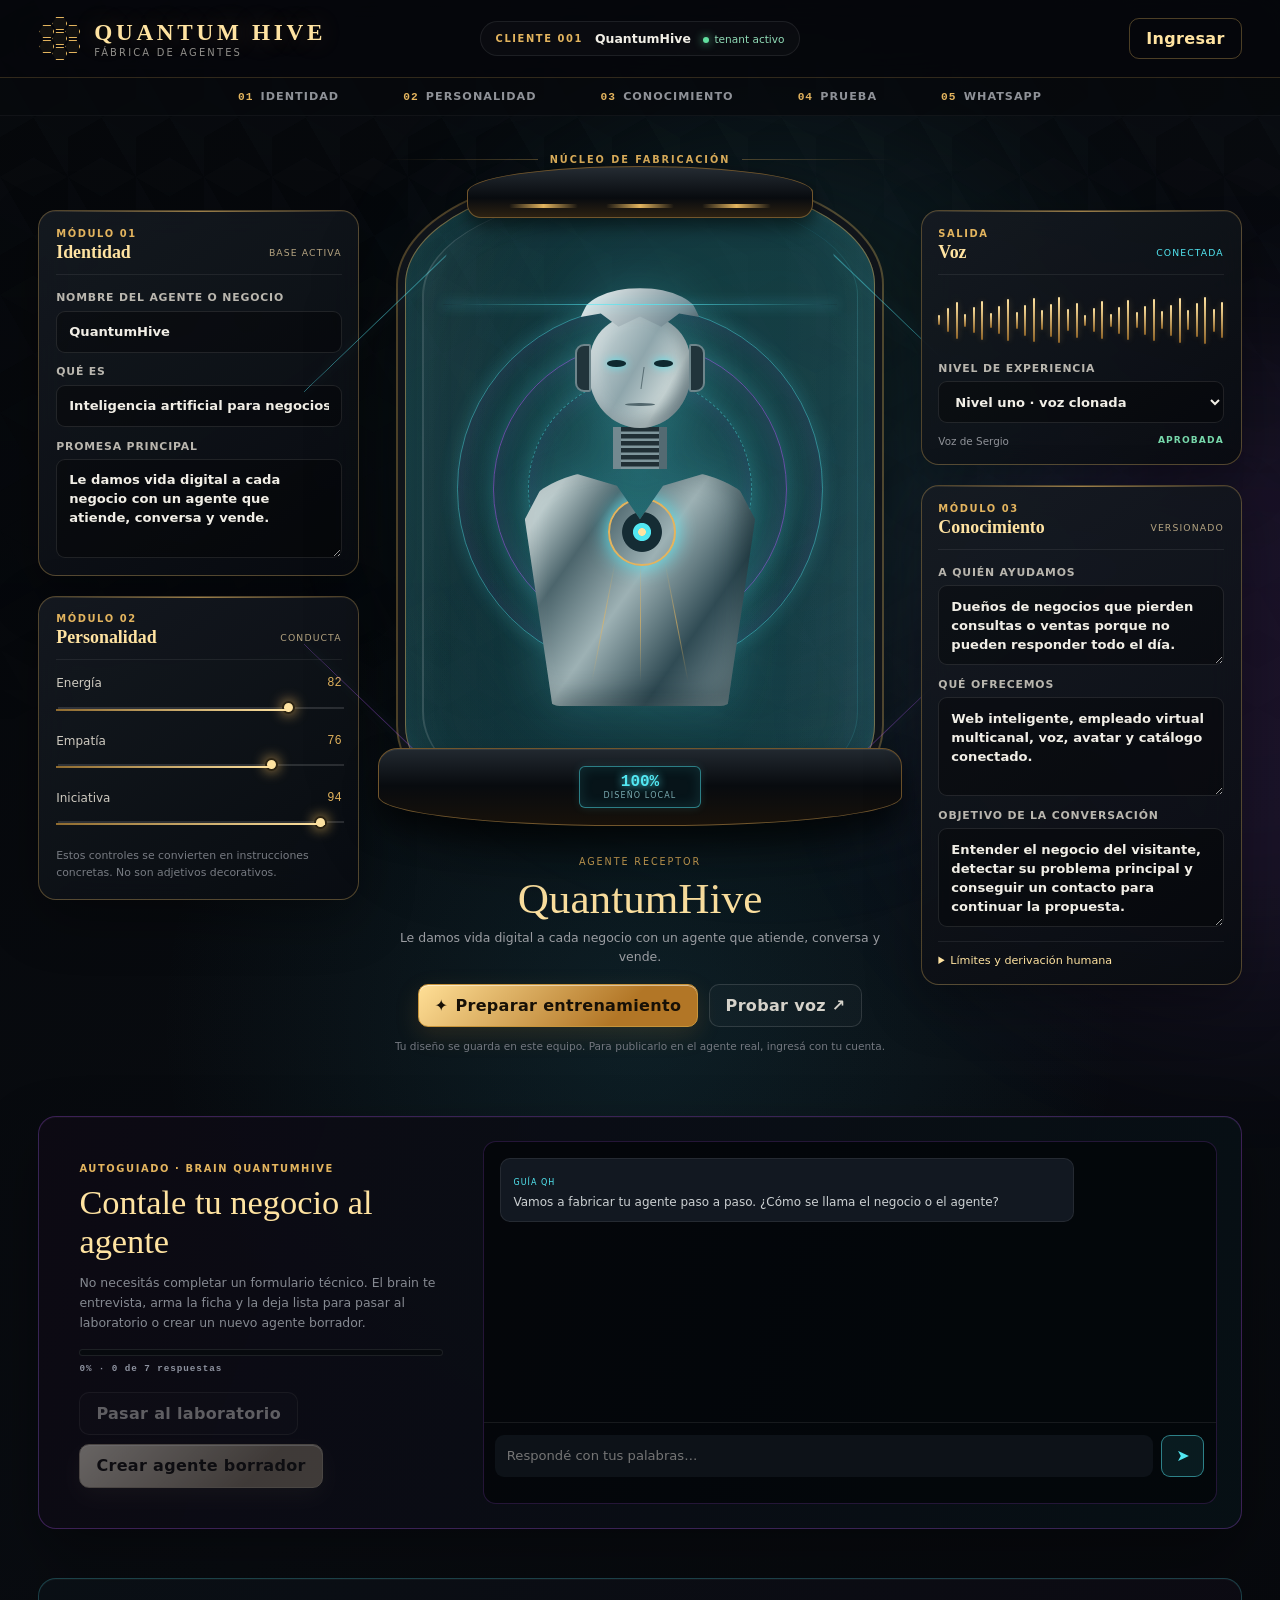
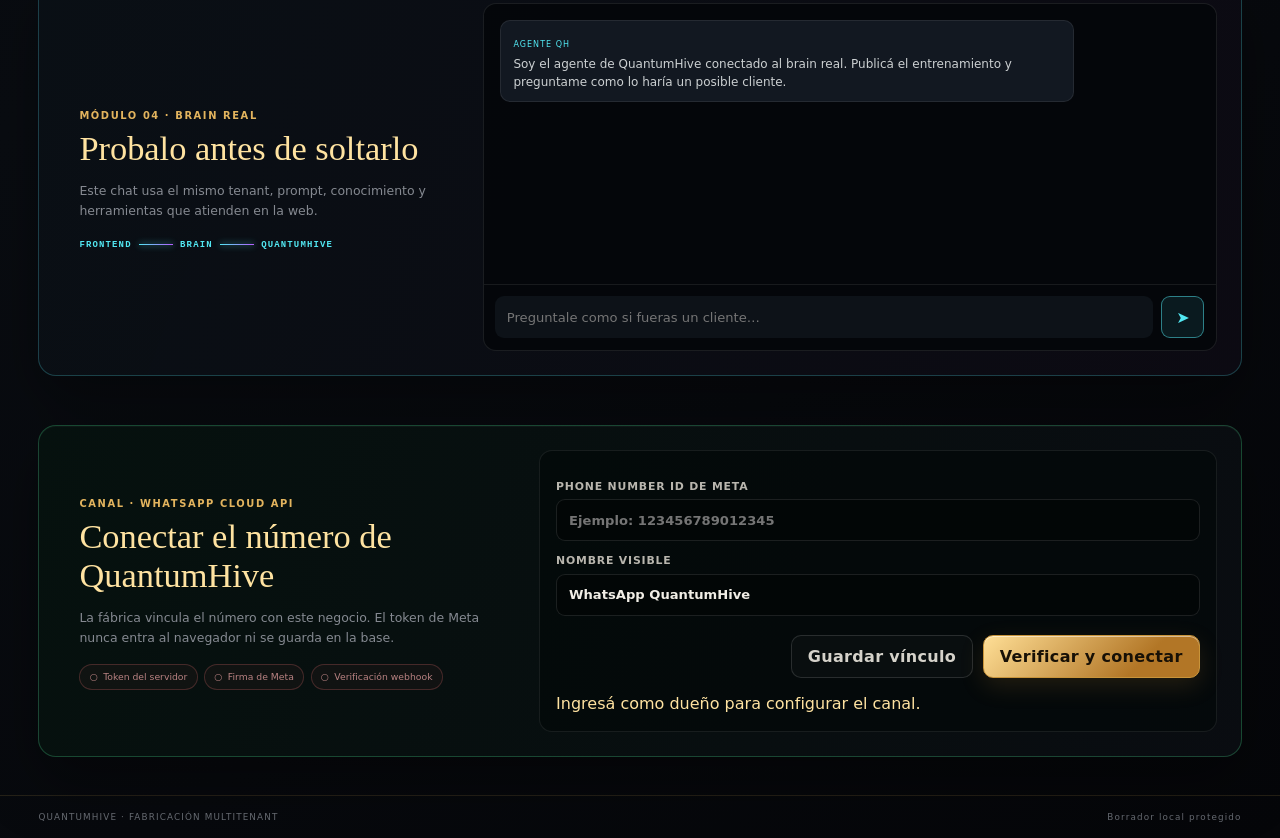
==== fabrica/index.html @ ee6a5406 "feat: publica la fabrica de agentes en la landing" ====
<!doctype html>
<html lang="es">
  <head>
    <meta charset="UTF-8" />
    <meta name="viewport" content="width=device-width, initial-scale=1.0" />
    <meta name="theme-color" content="#080a0f" />
    <meta
      name="description"
      content="Fábrica de Agentes de QuantumHive: diseñá, entrená y probá el agente de tu negocio."
    />
    <title>Fábrica de Agentes · QuantumHive</title>
    <script type="module" crossorigin src="/fabrica/assets/index-VTzhaVbZ.js"></script>
    <link rel="stylesheet" crossorigin href="/fabrica/assets/index-C7OFP12H.css">
  </head>
  <body>
    <div id="app"></div>
  </body>
</html>
---- fabrica/assets/index-C7OFP12H.css ----
:root{color-scheme:dark;--ink: #05070b;--panel: rgba(13, 17, 23, .82);--panel-solid: #0d1117;--line: rgba(218, 174, 92, .34);--gold: #e3b45e;--gold-soft: #ffe3a1;--cyan: #52e7f2;--violet: #b65cff;--text: #f1eee6;--muted: #918f8b;--danger: #ff7a7a;--radius: 18px}*{box-sizing:border-box}html{scroll-behavior:smooth}body{min-width:320px;min-height:100vh;margin:0;overflow-x:hidden;background:radial-gradient(circle at 50% 42%,rgba(43,151,171,.14),transparent 30rem),linear-gradient(145deg,#05070a,#090c11 52%,#050609);color:var(--text);font-family:Inter,ui-sans-serif,system-ui,-apple-system,BlinkMacSystemFont,Segoe UI,sans-serif}button,input,textarea,select{font:inherit}button,a{-webkit-tap-highlight-color:transparent}.ambient{position:fixed;z-index:-2;width:40rem;height:40rem;border-radius:50%;filter:blur(100px);opacity:.1;pointer-events:none}.ambient--cyan{top:8rem;left:35%;background:var(--cyan)}.ambient--violet{right:-18rem;top:22rem;background:var(--violet)}.hex-field{position:fixed;top:0;right:0;bottom:0;left:0;z-index:-1;opacity:.16;pointer-events:none;background-image:linear-gradient(30deg,#191f27 12%,transparent 12.5%,transparent 87%,#191f27 87.5%,#191f27),linear-gradient(150deg,#191f27 12%,transparent 12.5%,transparent 87%,#191f27 87.5%,#191f27),linear-gradient(30deg,#191f27 12%,transparent 12.5%,transparent 87%,#191f27 87.5%,#191f27),linear-gradient(150deg,#191f27 12%,transparent 12.5%,transparent 87%,#191f27 87.5%,#191f27),linear-gradient(60deg,rgba(67,78,92,.4) 25%,transparent 25.5%,transparent 75%,rgba(67,78,92,.4) 75%);background-position:0 0,0 0,34px 59px,34px 59px,0 0;background-size:68px 118px;-webkit-mask-image:linear-gradient(to bottom,black,transparent 82%);mask-image:linear-gradient(to bottom,black,transparent 82%)}.topbar{position:sticky;top:0;z-index:20;min-height:78px;display:grid;grid-template-columns:1fr auto 1fr;align-items:center;gap:1.5rem;padding:.8rem clamp(1rem,3vw,3rem);background:#05070bd4;border-bottom:1px solid rgba(227,180,94,.2);-webkit-backdrop-filter:blur(18px);backdrop-filter:blur(18px)}.brand{width:fit-content;display:flex;align-items:center;gap:.8rem;color:inherit;text-decoration:none}.brand strong{display:block;font-family:Georgia,Times New Roman,serif;font-size:clamp(1rem,2vw,1.45rem);letter-spacing:.16em;color:var(--gold-soft);text-shadow:0 0 24px rgba(227,180,94,.25)}.brand small{display:block;margin-top:.12rem;color:var(--muted);font-size:.62rem;letter-spacing:.22em;text-transform:uppercase}.hive-mark{position:relative;width:43px;height:43px;flex:0 0 auto}.hive-mark i{position:absolute;width:15px;height:13px;border:1.5px solid var(--gold);clip-path:polygon(25% 0,75% 0,100% 50%,75% 100%,25% 100%,0 50%);filter:drop-shadow(0 0 4px rgba(227,180,94,.55))}.hive-mark i:nth-child(1){left:14px;top:0}.hive-mark i:nth-child(2){left:1px;top:8px}.hive-mark i:nth-child(3){left:27px;top:8px}.hive-mark i:nth-child(4){left:14px;top:15px}.hive-mark i:nth-child(5){left:1px;top:23px}.hive-mark i:nth-child(6){left:27px;top:23px}.hive-mark i:nth-child(7){left:14px;top:30px}.topbar__center{display:flex;align-items:center;gap:.75rem;padding:.55rem .9rem;border:1px solid rgba(255,255,255,.08);border-radius:999px;background:#ffffff06;font-size:.78rem}.batch,.module-number{color:var(--gold);font-size:.62rem;font-weight:800;letter-spacing:.16em}.live-dot{color:#91dcb7;font-size:.66rem}.live-dot:before{content:"";display:inline-block;width:6px;height:6px;margin-right:.35rem;border-radius:50%;background:#61df9f;box-shadow:0 0 10px #61df9f}.ghost-button,.primary-button,.secondary-button{border-radius:10px;cursor:pointer;font-weight:750;letter-spacing:.02em;text-decoration:none;transition:transform .18s ease,border-color .18s ease,box-shadow .18s ease,opacity .18s ease}.ghost-button{justify-self:end;padding:.65rem 1rem;border:1px solid var(--line);background:transparent;color:var(--gold-soft)}.ghost-button:hover,.secondary-button:hover{border-color:var(--gold);transform:translateY(-1px)}.process-nav{position:relative;z-index:5;display:flex;justify-content:center;gap:clamp(.8rem,5vw,5rem);padding:.75rem 1rem;border-bottom:1px solid rgba(255,255,255,.045);background:#07090dcc}.process-nav a{display:flex;align-items:center;gap:.45rem;color:#8f9298;font-size:.7rem;font-weight:700;letter-spacing:.09em;text-decoration:none;text-transform:uppercase}.process-nav a:hover{color:var(--gold-soft)}.process-nav span{color:var(--gold);font-family:ui-monospace,monospace}.factory-shell{width:min(1560px,100%);display:grid;grid-template-columns:minmax(250px,.85fr) minmax(380px,1.35fr) minmax(250px,.85fr);align-items:start;gap:clamp(1rem,2vw,2rem);margin:0 auto;padding:clamp(1.2rem,3vw,3rem)}.control-column{display:grid;gap:1.25rem;padding-top:3.5rem}.glass-card{position:relative;overflow:hidden;padding:1.05rem;border:1px solid var(--line);border-radius:var(--radius);background:linear-gradient(145deg,#161b22e0,#090c11e6);box-shadow:0 18px 55px #00000052,inset 0 1px #ffffff09;-webkit-backdrop-filter:blur(16px);backdrop-filter:blur(16px)}.glass-card:before{content:"";position:absolute;inset:0 0 auto;height:1px;background:linear-gradient(90deg,transparent,var(--gold),transparent);opacity:.65}.card-heading{display:grid;grid-template-columns:1fr auto;align-items:center;gap:.18rem .75rem;margin-bottom:1rem;padding-bottom:.7rem;border-bottom:1px solid rgba(255,255,255,.07)}.card-heading .module-number{grid-column:1 / -1}.card-heading h2{margin:0;color:var(--gold-soft);font-family:Georgia,serif;font-size:1.12rem}.card-status{color:#b5a481;font-size:.58rem;letter-spacing:.12em;text-transform:uppercase}.card-status--cyan{color:var(--cyan)}.field-label{display:grid;gap:.4rem;margin-top:.8rem;color:#b9b6ae;font-size:.68rem;font-weight:750;letter-spacing:.075em;text-transform:uppercase}input,textarea,select{width:100%;border:1px solid rgba(255,255,255,.1);border-radius:9px;outline:none;background:#00000052;color:var(--text);font-size:.82rem;line-height:1.45;text-transform:none;letter-spacing:normal;transition:border-color .16s ease,box-shadow .16s ease}input,select{min-height:42px;padding:0 .75rem}textarea{min-height:76px;padding:.65rem .75rem;resize:vertical}input:focus,textarea:focus,select:focus{border-color:#52e7f2b3;box-shadow:0 0 0 3px #52e7f214}.range-control{position:relative;display:grid;gap:.45rem;margin:1rem 0}.range-control>span{display:flex;justify-content:space-between;color:#cfcbc1;font-size:.75rem}.range-control output{color:var(--gold);font-family:ui-monospace,monospace}.range-control input{min-height:16px;height:16px;padding:0;-webkit-appearance:none;-moz-appearance:none;appearance:none;border:0;background:transparent;cursor:pointer}.range-control input::-webkit-slider-runnable-track{height:2px;background:#ffffff21}.range-control input::-webkit-slider-thumb{width:13px;height:13px;margin-top:-5.5px;-webkit-appearance:none;-moz-appearance:none;appearance:none;border:2px solid #2c2414;border-radius:50%;background:var(--gold-soft);box-shadow:0 0 13px var(--gold)}.range-control>i{position:absolute;left:0;bottom:7px;width:var(--fill);height:2px;pointer-events:none;background:linear-gradient(90deg,#8f6b2f,var(--gold-soft))}.microcopy{margin:.9rem 0 0;color:#777b82;font-size:.68rem;line-height:1.55}.limits-details{margin-top:.85rem;border-top:1px solid rgba(255,255,255,.07);padding-top:.75rem}.limits-details summary{color:var(--gold-soft);font-size:.7rem;cursor:pointer}.limits-details textarea{margin-top:.6rem}.core-column{min-width:0;display:flex;flex-direction:column;align-items:center;text-align:center}.core-label{width:100%;display:flex;align-items:center;gap:.75rem;margin-bottom:.85rem;color:var(--gold);font-size:.61rem;font-weight:800;letter-spacing:.2em}.core-label span{height:1px;flex:1;background:linear-gradient(90deg,transparent,var(--line))}.core-label span:last-child{background:linear-gradient(90deg,var(--line),transparent)}.agent-vat{--completion: 100%;position:relative;width:min(100%,470px);height:clamp(430px,55vw,620px);display:grid;place-items:center;isolation:isolate;border:1px solid rgba(227,180,94,.45);border-radius:44% 44% 18% 18%/17% 17% 12% 12%;background:linear-gradient(to top,rgba(58,221,235,.16) 0 var(--completion),transparent var(--completion)),radial-gradient(circle at 50% 48%,rgba(82,231,242,.16),transparent 48%),linear-gradient(90deg,rgba(255,255,255,.03),transparent 20% 80%,rgba(255,255,255,.03));box-shadow:inset 0 0 55px #52e7f214,0 0 0 7px #10141a,0 0 0 9px #e3b45e52,0 35px 85px #0000008c}.agent-vat:before,.agent-vat:after{content:"";position:absolute;z-index:-1;width:36%;height:55%;top:27%;border-top:1px solid rgba(82,231,242,.45);border-bottom:1px solid rgba(182,92,255,.32);filter:drop-shadow(0 0 7px rgba(82,231,242,.45))}.agent-vat:before{right:94%;transform:perspective(160px) rotateY(-42deg)}.agent-vat:after{left:94%;transform:perspective(160px) rotateY(42deg)}.vat-cap{position:absolute;top:-14px;left:13%;right:13%;height:52px;z-index:8;border:1px solid #72562c;border-radius:50% 50% 14px 14px;background:linear-gradient(#252c33,#080b0f 62%,#2c2112);box-shadow:0 8px 18px #0000008c}.vat-cap i{position:absolute;bottom:9px;width:20%;height:4px;border-radius:2px;background:linear-gradient(90deg,transparent,var(--gold),transparent)}.vat-cap i:nth-child(1){left:12%}.vat-cap i:nth-child(2){left:40%}.vat-cap i:nth-child(3){right:12%}.vat-glass{position:absolute;top:16px;right:16px;bottom:16px;left:16px;z-index:7;pointer-events:none;border-radius:inherit;border-left:2px solid rgba(255,255,255,.13);border-right:1px solid rgba(82,231,242,.13);background:linear-gradient(105deg,rgba(255,255,255,.04),transparent 27% 72%,rgba(255,255,255,.025))}.energy-ring{position:absolute;z-index:-1;border:1px solid rgba(82,231,242,.45);border-radius:50%;box-shadow:0 0 18px #52e7f233,inset 0 0 22px #b65cff1f;animation:pulse-ring 4s ease-in-out infinite}.energy-ring--one{width:78%;aspect-ratio:1}.energy-ring--two{width:63%;aspect-ratio:1;border-color:#b65cff80;animation-delay:-1.3s}.energy-ring--three{width:48%;aspect-ratio:1;border-style:dashed;animation:spin 16s linear infinite}.android{position:absolute;z-index:3;top:19%;width:60%;height:68%;filter:drop-shadow(0 0 24px rgba(82,231,242,.2))}.android__head{position:relative;width:47%;height:31%;margin:0 auto}.android__brow{position:absolute;top:-7%;right:5%;bottom:61%;left:5%;z-index:2;border-radius:55% 55% 30% 30%;background:linear-gradient(135deg,#f3f7f7,#7f949c 65%,#344650);clip-path:polygon(8% 16%,30% 0,70% 0,92% 16%,100% 48%,83% 42%,68% 64%,50% 47%,32% 64%,17% 42%,0 48%)}.android__face{position:absolute;top:14%;right:11%;bottom:0;left:11%;border-radius:45% 45% 52% 52%;background:linear-gradient(120deg,#d9e4e5,#8fa6ac 46%,#c7d4d4 72%,#637982);box-shadow:inset 8px 0 15px #ffffff38,inset -7px -6px 15px #12252d59}.eye{position:absolute;top:40%;width:18%;height:6%;border-radius:50%;background:#0e2930;box-shadow:0 0 8px var(--cyan)}.eye--left{left:18%}.eye--right{right:18%}.nose{position:absolute;top:46%;left:47%;width:6%;height:20%;border-right:1px solid rgba(31,53,60,.55);transform:skew(-8deg)}.mouth{position:absolute;left:35%;right:35%;bottom:19%;height:3%;border-radius:50%;background:#52676d}.android__ear{position:absolute;top:36%;width:12%;height:37%;border:2px solid #6e858b;background:#21343b}.android__ear--left{left:1%;border-radius:9px 2px 2px 9px}.android__ear--right{right:1%;border-radius:2px 9px 9px 2px}.android__neck{width:19%;height:10%;margin:-1px auto;border-left:8px solid #738990;border-right:8px solid #546a72;background:repeating-linear-gradient(#202f35 0,#202f35 4px,#7f969c 5px,#7f969c 7px)}.android__torso{position:relative;width:82%;height:57%;margin:-2px auto;border-radius:48% 48% 15% 15%/20% 20% 35% 35%;background:linear-gradient(125deg,#b9c9ca 0,#b9c9ca 12%,#4c656c 28%,#9db1b4 48%,#304b54 72%,#8ca0a4);clip-path:polygon(12% 0,40% 8%,50% 22%,60% 8%,88% 0,100% 22%,88% 100%,12% 100%,0 22%);box-shadow:inset 12px 0 18px #ffffff1f,inset -14px -8px 24px #04171d61}.android__torso:before{content:"";position:absolute;left:36%;top:13%;width:28%;aspect-ratio:1;border:2px solid var(--gold);border-radius:50%;background:radial-gradient(circle,var(--gold-soft) 0 8%,var(--cyan) 9% 19%,#152c34 21% 43%,transparent 45%);box-shadow:0 0 20px var(--cyan)}.android__torso i{position:absolute;top:40%;bottom:10%;width:1px;background:linear-gradient(transparent,rgba(227,180,94,.65),transparent)}.android__torso i:nth-child(1){left:34%;transform:rotate(11deg)}.android__torso i:nth-child(2){left:50%}.android__torso i:nth-child(3){right:34%;transform:rotate(-11deg)}.scan-line{position:absolute;z-index:9;left:8%;right:8%;top:20%;height:1px;background:linear-gradient(90deg,transparent,rgba(82,231,242,.8),transparent);box-shadow:0 0 12px var(--cyan);animation:scan 4.8s ease-in-out infinite}.vat-base{position:absolute;z-index:10;left:-6%;right:-6%;bottom:-28px;height:78px;display:grid;place-items:center;border:1px solid #72562c;border-radius:20px 20px 46% 46%/18px 18px 38% 38%;background:linear-gradient(#222930,#080b0f 48%,#17110a);box-shadow:0 18px 30px #0009,inset 0 1px #ffffff14}.core-readout{min-width:122px;padding:.4rem .8rem;border:1px solid rgba(82,231,242,.5);border-radius:6px;background:#071419;box-shadow:inset 0 0 14px #52e7f221,0 0 10px #52e7f21f}.core-readout span{display:block;color:var(--cyan);font:800 1rem ui-monospace,monospace;text-shadow:0 0 8px var(--cyan)}.core-readout small{display:block;color:#79aab0;font-size:.5rem;letter-spacing:.14em}body[data-connected=true] .agent-vat{box-shadow:inset 0 0 65px #52e7f221,0 0 0 7px #10141a,0 0 0 9px #e3b45e73,0 0 55px #52e7f21f,0 35px 85px #0000008c}.agent-vat[data-voice=openai] .energy-ring{border-color:#ffb64699}.agent-vat[data-voice=gemini] .energy-ring{border-color:#b65cff99}.agent-nameplate{width:min(100%,560px);margin-top:3.2rem}.agent-nameplate small{color:var(--gold);font-size:.6rem;letter-spacing:.2em}.agent-nameplate h1{margin:.3rem 0;font:500 clamp(1.7rem,4vw,2.7rem) Georgia,serif;color:var(--gold-soft)}.agent-nameplate p{min-height:2.8em;margin:0 auto;color:#9b9da2;font-size:.78rem;line-height:1.55}.core-actions{display:flex;flex-wrap:wrap;justify-content:center;gap:.65rem;margin-top:1.1rem}.primary-button,.secondary-button{min-height:43px;display:inline-flex;align-items:center;justify-content:center;gap:.45rem;padding:.7rem 1rem}.primary-button{border:1px solid #c8943a;background:linear-gradient(135deg,#ffdf96,#b27626 72%);color:#171006;box-shadow:inset 0 1px #ffffff80,0 8px 24px #c58b3029}.primary-button:hover{transform:translateY(-1px);box-shadow:inset 0 1px #ffffff80,0 10px 30px #e3b45e42}.primary-button:disabled{cursor:wait;opacity:.6}.secondary-button{border:1px solid rgba(255,255,255,.13);background:#ffffff06;color:#d5d2ca}.system-message{max-width:520px;min-height:2.6em;margin:.75rem 0 0;color:#73777f;font-size:.66rem;line-height:1.5}.waveform{height:58px;display:flex;align-items:center;justify-content:space-between;gap:2px;margin:.35rem 0 .8rem}.waveform i{width:2px;height:var(--wave);border-radius:2px;background:linear-gradient(var(--gold-soft),#8e6428);box-shadow:0 0 6px #e3b45e4d;animation:wave 1.7s ease-in-out infinite alternate;animation-delay:calc(var(--wave) * -12ms)}.voice-meta{display:flex;justify-content:space-between;margin-top:.75rem;color:#8f9298;font-size:.65rem}.voice-meta strong{color:#77d7aa;font-size:.57rem;letter-spacing:.12em}.test-console,.onboarding-console,.whatsapp-console{grid-column:1 / -1;display:grid;grid-template-columns:.7fr 1.3fr;gap:1.5rem;margin-top:1.5rem;padding:clamp(1rem,2vw,1.5rem);border:1px solid rgba(82,231,242,.24);border-radius:var(--radius);background:linear-gradient(110deg,#0a1015f0,#0d0b13e8);box-shadow:0 25px 60px #0000005c,inset 0 1px #ffffff08}.onboarding-console{border-color:#b65cff47;background:linear-gradient(110deg,#0d0a14f2,#071115eb)}.onboarding-console .chat-machine{border-color:#b65cff30}.interview-meter{height:7px;margin-top:1rem;overflow:hidden;border:1px solid rgba(255,255,255,.09);border-radius:10px;background:#070a0e}.interview-meter i{display:block;width:var(--progress);height:100%;border-radius:inherit;background:linear-gradient(90deg,var(--violet),var(--cyan));box-shadow:0 0 14px #52e7f28c;transition:width .35s ease}.interview-percent{display:block;margin-top:.45rem;color:#8e93a0;font:700 .58rem ui-monospace,monospace;letter-spacing:.1em}.autoguide-actions{display:flex;flex-wrap:wrap;gap:.55rem;margin-top:1.1rem}.autoguide-actions button:disabled{cursor:not-allowed;filter:saturate(.2);opacity:.42}.whatsapp-console{grid-template-columns:.8fr 1.2fr;border-color:#4ad68d47;background:linear-gradient(110deg,#06120ff0,#0a0d12f0)}.whatsapp-console__copy{align-self:center;padding:1rem}.whatsapp-console__copy h2{margin:.4rem 0;font:500 clamp(1.45rem,3vw,2.15rem) Georgia,serif;color:var(--gold-soft)}.whatsapp-console__copy p{max-width:36rem;color:#858991;font-size:.78rem;line-height:1.6}.whatsapp-form{padding:1rem;border:1px solid rgba(255,255,255,.08);border-radius:13px;background:#02070794}.readiness{display:flex;flex-wrap:wrap;gap:.4rem;margin-top:1rem}.readiness span{padding:.42rem .58rem;border:1px solid rgba(255,122,122,.22);border-radius:99px;color:#b98282;background:#ff5a5a0b;font-size:.58rem}.readiness span:before{content:"○";margin-right:.34rem}.readiness span.is-ready{border-color:#4ad68d4d;color:#75d4a5;background:#4ad68d0f}.readiness span.is-ready:before{content:"●"}.test-console__copy{align-self:center;padding:1rem}.test-console__copy h2{margin:.4rem 0;font:500 clamp(1.45rem,3vw,2.15rem) Georgia,serif;color:var(--gold-soft)}.test-console__copy p{max-width:34rem;color:#858991;font-size:.78rem;line-height:1.6}.brain-path{display:flex;align-items:center;gap:.45rem;margin-top:1.2rem;color:var(--cyan);font:700 .56rem ui-monospace,monospace;letter-spacing:.13em}.brain-path i{width:34px;height:1px;background:linear-gradient(90deg,var(--cyan),var(--violet));box-shadow:0 0 6px var(--cyan)}.chat-machine{min-width:0;overflow:hidden;border:1px solid rgba(255,255,255,.09);border-radius:13px;background:#020508b3}.chat-log{height:280px;overflow:auto;display:flex;flex-direction:column;gap:.65rem;padding:1rem;scrollbar-color:#253039 transparent}.chat-message{max-width:82%;padding:.65rem .8rem;border:1px solid rgba(255,255,255,.08);border-radius:10px;background:#121821;text-align:left}.chat-message--user{align-self:flex-end;border-color:#e3b45e40;background:#211b12}.chat-message small{color:var(--cyan);font-size:.5rem;letter-spacing:.13em}.chat-message--user small{color:var(--gold)}.chat-message p{margin:.25rem 0 0;color:#ccd0d2;font-size:.75rem;line-height:1.5}.chat-message.is-pending{opacity:.55}.chat-message.is-error{border-color:#ff7a7a59}.chat-message.is-error p{color:#ffb0b0}.chat-form{display:grid;grid-template-columns:1fr auto;gap:.5rem;padding:.7rem;border-top:1px solid rgba(255,255,255,.08)}.chat-form input{border:0;background:#0d1218}.chat-form button{width:43px;border:1px solid rgba(82,231,242,.5);border-radius:9px;background:#52e7f217;color:var(--cyan);cursor:pointer}.chat-form button:hover{background:#52e7f229}.machine-dialog{width:min(620px,calc(100% - 2rem));padding:1.5rem;border:1px solid rgba(227,180,94,.5);border-radius:16px;background:linear-gradient(145deg,#151a21,#090c11);color:var(--text);box-shadow:0 30px 100px #000,inset 0 1px #ffffff0d}.machine-dialog::backdrop{background:#000000c2;-webkit-backdrop-filter:blur(7px);backdrop-filter:blur(7px)}.machine-dialog h2{margin:.45rem 0;font:500 1.6rem Georgia,serif;color:var(--gold-soft)}.machine-dialog>p{color:#92969c;font-size:.77rem;line-height:1.55}.dialog-close{position:absolute;top:.65rem;right:.75rem;border:0;background:transparent;color:#8a8d92;font-size:1.5rem;cursor:pointer}.dialog-close:hover{color:#fff}.training-pieces{display:grid;gap:.5rem;margin:1rem 0}.training-piece{display:grid;grid-template-columns:auto 1fr auto;align-items:center;gap:.75rem;padding:.65rem;border:1px solid rgba(255,255,255,.075);border-radius:9px;background:#ffffff05}.training-piece>span{color:var(--gold);font:700 .65rem ui-monospace,monospace}.training-piece strong{display:block;font-size:.75rem}.training-piece small{display:block;margin-top:.16rem;color:#777c83;font-size:.58rem}.training-piece>i{color:#75d4a5;font-size:.51rem;font-style:normal;letter-spacing:.12em}.dialog-actions{display:flex;justify-content:flex-end;gap:.6rem;margin-top:1.2rem}.dialog-message{min-height:1.3em;margin-bottom:0!important;color:var(--gold-soft)!important}.login-dialog{width:min(450px,calc(100% - 2rem))}.login-form{display:grid;gap:.4rem}.login-form .primary-button{margin-top:.8rem}.footer-line{display:flex;justify-content:space-between;gap:1rem;padding:1rem clamp(1rem,3vw,3rem);border-top:1px solid rgba(227,180,94,.14);color:#656970;font-size:.55rem;letter-spacing:.13em}@keyframes pulse-ring{50%{transform:scale(1.06);opacity:.58}}@keyframes spin{to{transform:rotate(360deg)}}@keyframes scan{0%,to{top:20%;opacity:0}15%,85%{opacity:1}50%{top:76%}}@keyframes wave{to{transform:scaleY(.45);opacity:.55}}@media(max-width:1080px){.factory-shell{grid-template-columns:minmax(260px,.9fr) minmax(390px,1.2fr)}.control-column--right{grid-column:1 / -1;grid-template-columns:.7fr 1.3fr;padding-top:0}.test-console,.onboarding-console,.whatsapp-console{grid-column:1 / -1}}@media(max-width:760px){.topbar{grid-template-columns:1fr auto;min-height:68px;padding:.65rem 1rem}.topbar__center{display:none}.brand strong{font-size:.9rem}.brand small{font-size:.5rem}.hive-mark{transform:scale(.82);transform-origin:left center}.ghost-button{padding:.55rem .7rem;font-size:.7rem}.process-nav{justify-content:flex-start;overflow-x:auto;gap:1.4rem;padding:.7rem 1rem}.process-nav a{white-space:nowrap;font-size:.6rem}.factory-shell{display:flex;flex-direction:column;padding:1rem}.core-column{order:-1;width:100%}.control-column{width:100%;padding-top:0}.control-column--right,.control-column--left{display:grid;grid-template-columns:1fr}.agent-vat{width:min(88vw,390px);height:min(116vw,515px);margin-top:.25rem}.agent-vat:before,.agent-vat:after{display:none}.agent-nameplate{margin-top:3rem}.agent-nameplate h1{font-size:1.85rem}.test-console,.onboarding-console,.whatsapp-console{grid-template-columns:1fr;padding:.8rem}.test-console__copy,.whatsapp-console__copy{padding:.45rem}.chat-log{height:330px}.dialog-actions{flex-direction:column-reverse}.dialog-actions>*{width:100%}.footer-line{flex-direction:column;align-items:center;text-align:center}}@media(max-width:420px){.agent-vat{height:450px;border-radius:42% 42% 18% 18%/14% 14% 10% 10%}.android{width:68%;top:21%}.core-actions{width:100%}.core-actions>*{width:100%}.glass-card{padding:.9rem}.chat-message{max-width:92%}}@media(prefers-reduced-motion:reduce){*,*:before,*:after{scroll-behavior:auto!important;animation:none!important;transition:none!important}}
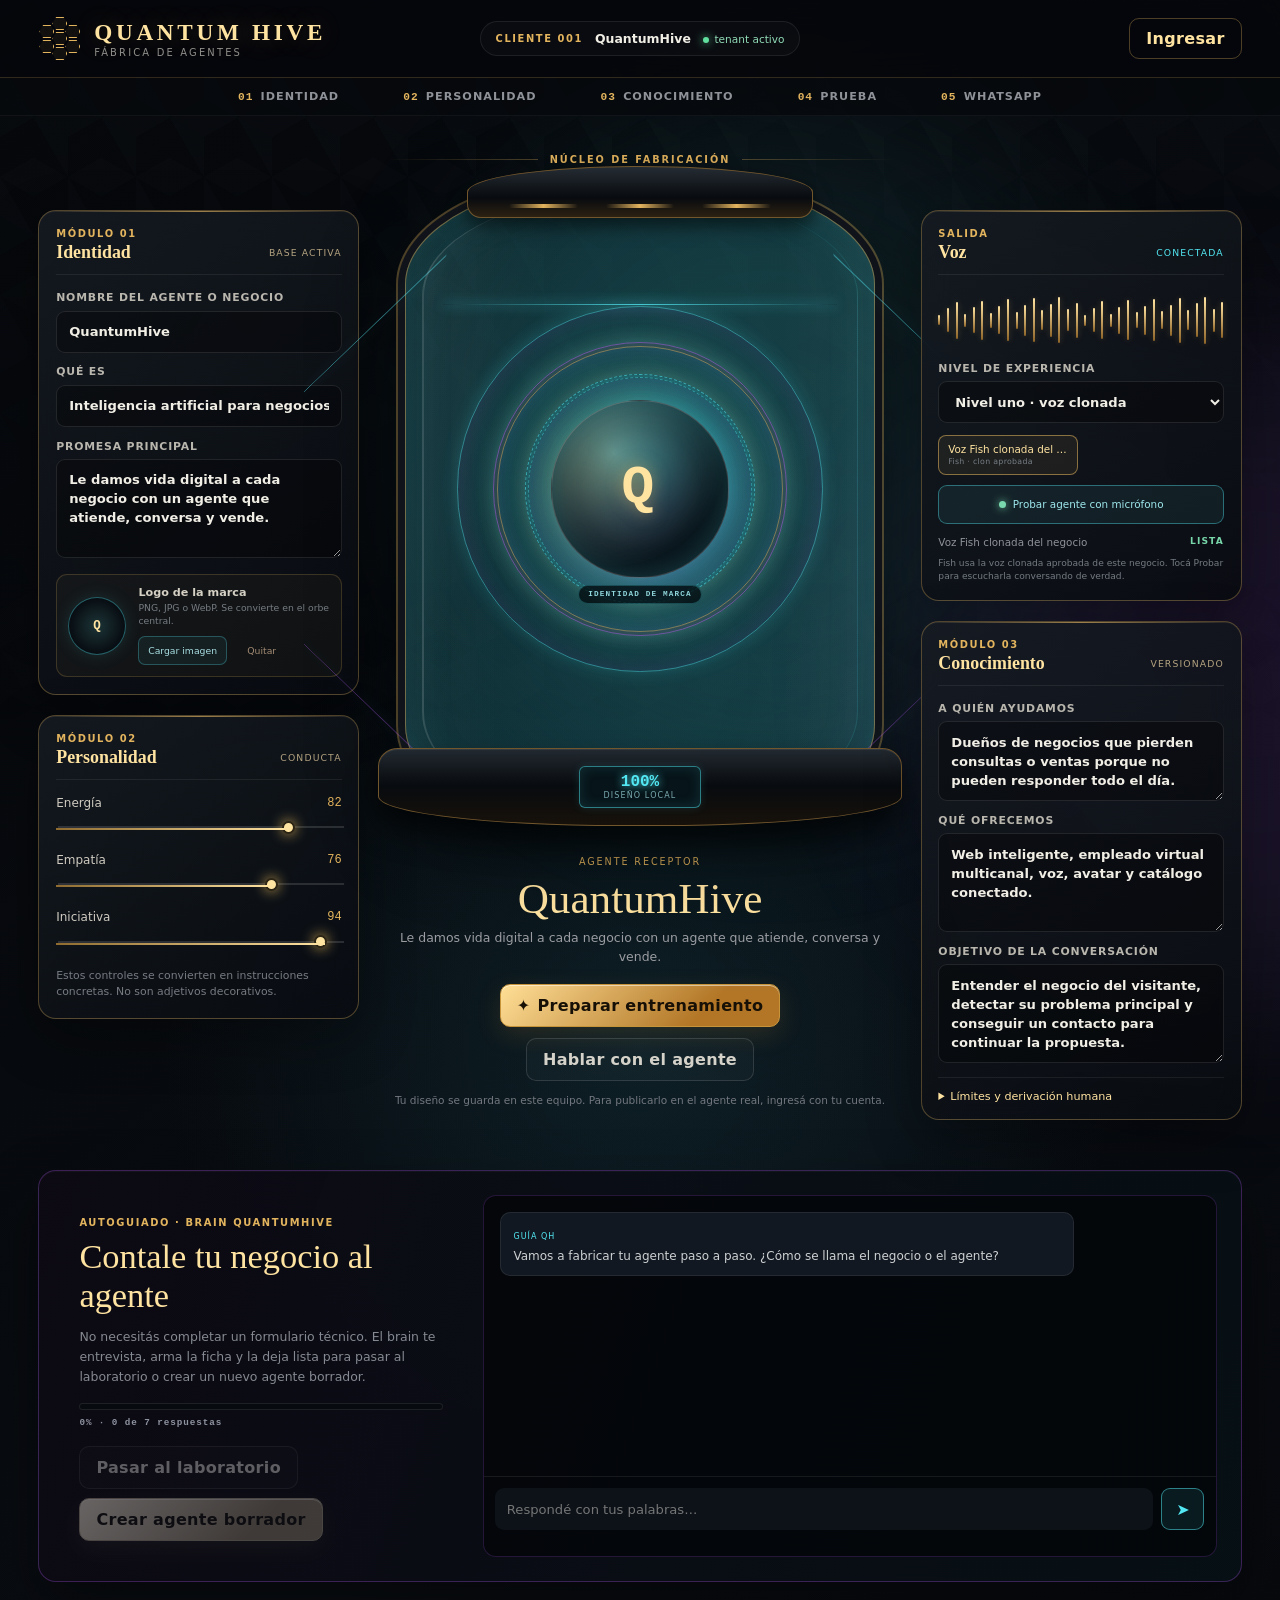
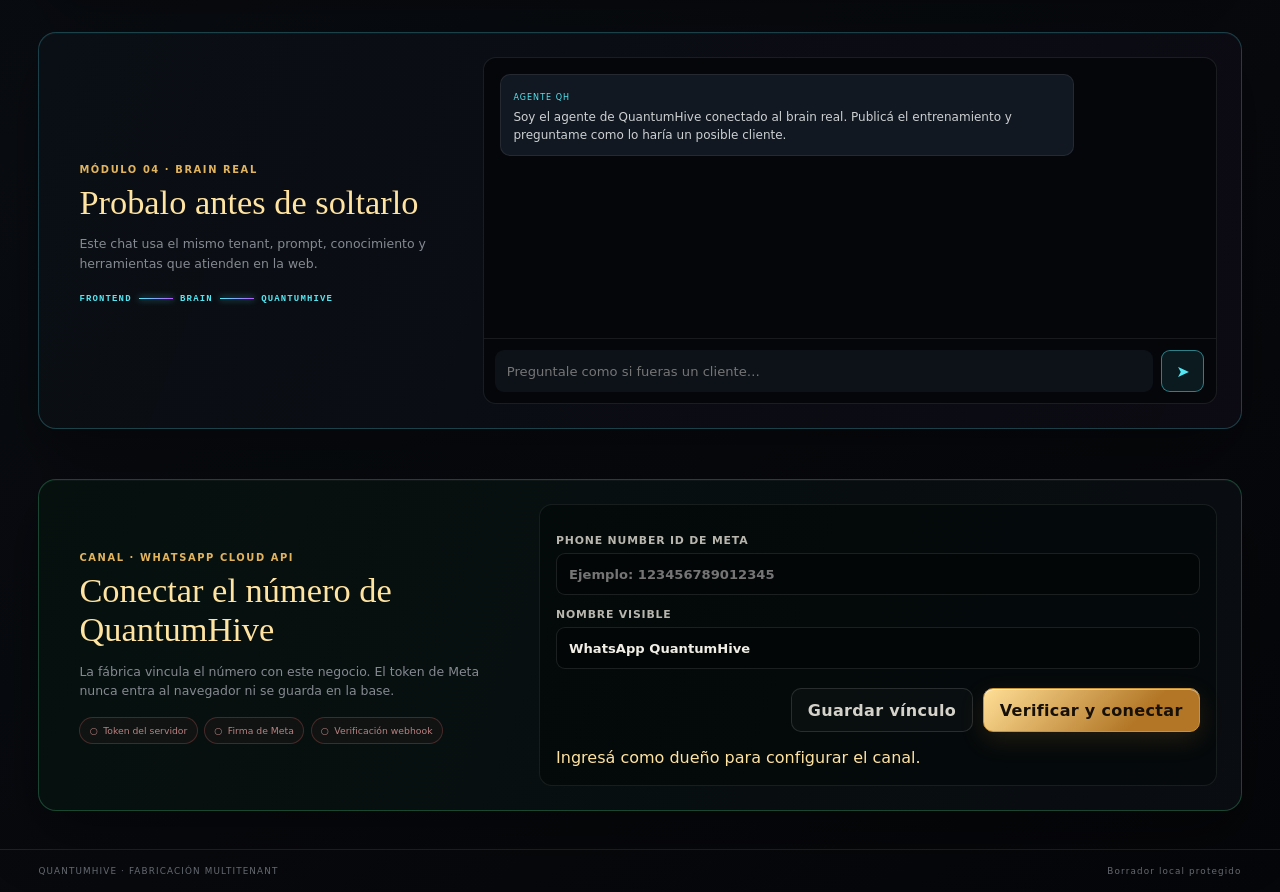
==== commit a695708a: "Conecta orbe de marca y voz real en la fábrica" ====
--- a/fabrica/index.html
+++ b/fabrica/index.html
@@ -9,8 +9,8 @@
       content="Fábrica de Agentes de QuantumHive: diseñá, entrená y probá el agente de tu negocio."
     />
     <title>Fábrica de Agentes · QuantumHive</title>
-    <script type="module" crossorigin src="/fabrica/assets/index-VTzhaVbZ.js"></script>
-    <link rel="stylesheet" crossorigin href="/fabrica/assets/index-C7OFP12H.css">
+    <script type="module" crossorigin src="/fabrica/assets/index-DYB_v9US.js"></script>
+    <link rel="stylesheet" crossorigin href="/fabrica/assets/index-xqL6IypF.css">
   </head>
   <body>
     <div id="app"></div>
--- a/fabrica/assets/index-xqL6IypF.css
+++ b/fabrica/assets/index-xqL6IypF.css
@@ -0,0 +1 @@
+:root{color-scheme:dark;--ink: #05070b;--panel: rgba(13, 17, 23, .82);--panel-solid: #0d1117;--line: rgba(218, 174, 92, .34);--gold: #e3b45e;--gold-soft: #ffe3a1;--cyan: #52e7f2;--violet: #b65cff;--text: #f1eee6;--muted: #918f8b;--danger: #ff7a7a;--radius: 18px}*{box-sizing:border-box}html{scroll-behavior:smooth}body{min-width:320px;min-height:100vh;margin:0;overflow-x:hidden;background:radial-gradient(circle at 50% 42%,rgba(43,151,171,.14),transparent 30rem),linear-gradient(145deg,#05070a,#090c11 52%,#050609);color:var(--text);font-family:Inter,ui-sans-serif,system-ui,-apple-system,BlinkMacSystemFont,Segoe UI,sans-serif}button,input,textarea,select{font:inherit}button,a{-webkit-tap-highlight-color:transparent}.ambient{position:fixed;z-index:-2;width:40rem;height:40rem;border-radius:50%;filter:blur(100px);opacity:.1;pointer-events:none}.ambient--cyan{top:8rem;left:35%;background:var(--cyan)}.ambient--violet{right:-18rem;top:22rem;background:var(--violet)}.hex-field{position:fixed;top:0;right:0;bottom:0;left:0;z-index:-1;opacity:.16;pointer-events:none;background-image:linear-gradient(30deg,#191f27 12%,transparent 12.5%,transparent 87%,#191f27 87.5%,#191f27),linear-gradient(150deg,#191f27 12%,transparent 12.5%,transparent 87%,#191f27 87.5%,#191f27),linear-gradient(30deg,#191f27 12%,transparent 12.5%,transparent 87%,#191f27 87.5%,#191f27),linear-gradient(150deg,#191f27 12%,transparent 12.5%,transparent 87%,#191f27 87.5%,#191f27),linear-gradient(60deg,rgba(67,78,92,.4) 25%,transparent 25.5%,transparent 75%,rgba(67,78,92,.4) 75%);background-position:0 0,0 0,34px 59px,34px 59px,0 0;background-size:68px 118px;-webkit-mask-image:linear-gradient(to bottom,black,transparent 82%);mask-image:linear-gradient(to bottom,black,transparent 82%)}.topbar{position:sticky;top:0;z-index:20;min-height:78px;display:grid;grid-template-columns:1fr auto 1fr;align-items:center;gap:1.5rem;padding:.8rem clamp(1rem,3vw,3rem);background:#05070bd4;border-bottom:1px solid rgba(227,180,94,.2);-webkit-backdrop-filter:blur(18px);backdrop-filter:blur(18px)}.brand{width:fit-content;display:flex;align-items:center;gap:.8rem;color:inherit;text-decoration:none}.brand strong{display:block;font-family:Georgia,Times New Roman,serif;font-size:clamp(1rem,2vw,1.45rem);letter-spacing:.16em;color:var(--gold-soft);text-shadow:0 0 24px rgba(227,180,94,.25)}.brand small{display:block;margin-top:.12rem;color:var(--muted);font-size:.62rem;letter-spacing:.22em;text-transform:uppercase}.hive-mark{position:relative;width:43px;height:43px;flex:0 0 auto}.hive-mark i{position:absolute;width:15px;height:13px;border:1.5px solid var(--gold);clip-path:polygon(25% 0,75% 0,100% 50%,75% 100%,25% 100%,0 50%);filter:drop-shadow(0 0 4px rgba(227,180,94,.55))}.hive-mark i:nth-child(1){left:14px;top:0}.hive-mark i:nth-child(2){left:1px;top:8px}.hive-mark i:nth-child(3){left:27px;top:8px}.hive-mark i:nth-child(4){left:14px;top:15px}.hive-mark i:nth-child(5){left:1px;top:23px}.hive-mark i:nth-child(6){left:27px;top:23px}.hive-mark i:nth-child(7){left:14px;top:30px}.topbar__center{display:flex;align-items:center;gap:.75rem;padding:.55rem .9rem;border:1px solid rgba(255,255,255,.08);border-radius:999px;background:#ffffff06;font-size:.78rem}.batch,.module-number{color:var(--gold);font-size:.62rem;font-weight:800;letter-spacing:.16em}.live-dot{color:#91dcb7;font-size:.66rem}.live-dot:before{content:"";display:inline-block;width:6px;height:6px;margin-right:.35rem;border-radius:50%;background:#61df9f;box-shadow:0 0 10px #61df9f}.ghost-button,.primary-button,.secondary-button{border-radius:10px;cursor:pointer;font-weight:750;letter-spacing:.02em;text-decoration:none;transition:transform .18s ease,border-color .18s ease,box-shadow .18s ease,opacity .18s ease}.ghost-button{justify-self:end;padding:.65rem 1rem;border:1px solid var(--line);background:transparent;color:var(--gold-soft)}.ghost-button:hover,.secondary-button:hover{border-color:var(--gold);transform:translateY(-1px)}.process-nav{position:relative;z-index:5;display:flex;justify-content:center;gap:clamp(.8rem,5vw,5rem);padding:.75rem 1rem;border-bottom:1px solid rgba(255,255,255,.045);background:#07090dcc}.process-nav a{display:flex;align-items:center;gap:.45rem;color:#8f9298;font-size:.7rem;font-weight:700;letter-spacing:.09em;text-decoration:none;text-transform:uppercase}.process-nav a:hover{color:var(--gold-soft)}.process-nav span{color:var(--gold);font-family:ui-monospace,monospace}.factory-shell{width:min(1560px,100%);display:grid;grid-template-columns:minmax(250px,.85fr) minmax(380px,1.35fr) minmax(250px,.85fr);align-items:start;gap:clamp(1rem,2vw,2rem);margin:0 auto;padding:clamp(1.2rem,3vw,3rem)}.control-column{display:grid;gap:1.25rem;padding-top:3.5rem}.glass-card{position:relative;overflow:hidden;padding:1.05rem;border:1px solid var(--line);border-radius:var(--radius);background:linear-gradient(145deg,#161b22e0,#090c11e6);box-shadow:0 18px 55px #00000052,inset 0 1px #ffffff09;-webkit-backdrop-filter:blur(16px);backdrop-filter:blur(16px)}.glass-card:before{content:"";position:absolute;inset:0 0 auto;height:1px;background:linear-gradient(90deg,transparent,var(--gold),transparent);opacity:.65}.card-heading{display:grid;grid-template-columns:1fr auto;align-items:center;gap:.18rem .75rem;margin-bottom:1rem;padding-bottom:.7rem;border-bottom:1px solid rgba(255,255,255,.07)}.card-heading .module-number{grid-column:1 / -1}.card-heading h2{margin:0;color:var(--gold-soft);font-family:Georgia,serif;font-size:1.12rem}.card-status{color:#b5a481;font-size:.58rem;letter-spacing:.12em;text-transform:uppercase}.card-status--cyan{color:var(--cyan)}.field-label{display:grid;gap:.4rem;margin-top:.8rem;color:#b9b6ae;font-size:.68rem;font-weight:750;letter-spacing:.075em;text-transform:uppercase}input,textarea,select{width:100%;border:1px solid rgba(255,255,255,.1);border-radius:9px;outline:none;background:#00000052;color:var(--text);font-size:.82rem;line-height:1.45;text-transform:none;letter-spacing:normal;transition:border-color .16s ease,box-shadow .16s ease}input,select{min-height:42px;padding:0 .75rem}textarea{min-height:76px;padding:.65rem .75rem;resize:vertical}input:focus,textarea:focus,select:focus{border-color:#52e7f2b3;box-shadow:0 0 0 3px #52e7f214}.logo-loader{display:grid;grid-template-columns:58px 1fr;gap:.75rem;align-items:center;margin-top:1rem;padding:.7rem;border:1px solid rgba(227,180,94,.2);border-radius:11px;background:#e3b45e09}.logo-loader__preview{width:58px;aspect-ratio:1;display:grid;place-items:center;overflow:hidden;border:1px solid rgba(82,231,242,.38);border-radius:50%;background:radial-gradient(circle,#52e7f226,#080d12 70%);box-shadow:0 0 18px #52e7f21f}.logo-loader__preview img{width:72%;height:72%;object-fit:contain}.logo-loader__preview span{color:var(--gold-soft);font:700 .78rem ui-monospace,monospace;letter-spacing:.08em}.logo-loader strong{display:block;color:#d6d1c5;font-size:.7rem}.logo-loader small{display:block;margin:.2rem 0 .5rem;color:#777d84;font-size:.58rem;line-height:1.4}.logo-loader__button,.text-button{display:inline-flex;align-items:center;min-height:29px;padding:.3rem .55rem;border:1px solid rgba(82,231,242,.28);border-radius:7px;background:#52e7f20f;color:#a9dfe3;font-size:.58rem;cursor:pointer}.text-button{margin-left:.35rem;border-color:transparent;background:transparent;color:#a58d75}.range-control{position:relative;display:grid;gap:.45rem;margin:1rem 0}.range-control>span{display:flex;justify-content:space-between;color:#cfcbc1;font-size:.75rem}.range-control output{color:var(--gold);font-family:ui-monospace,monospace}.range-control input{min-height:16px;height:16px;padding:0;-webkit-appearance:none;-moz-appearance:none;appearance:none;border:0;background:transparent;cursor:pointer}.range-control input::-webkit-slider-runnable-track{height:2px;background:#ffffff21}.range-control input::-webkit-slider-thumb{width:13px;height:13px;margin-top:-5.5px;-webkit-appearance:none;-moz-appearance:none;appearance:none;border:2px solid #2c2414;border-radius:50%;background:var(--gold-soft);box-shadow:0 0 13px var(--gold)}.range-control>i{position:absolute;left:0;bottom:7px;width:var(--fill);height:2px;pointer-events:none;background:linear-gradient(90deg,#8f6b2f,var(--gold-soft))}.microcopy{margin:.9rem 0 0;color:#777b82;font-size:.68rem;line-height:1.55}.limits-details{margin-top:.85rem;border-top:1px solid rgba(255,255,255,.07);padding-top:.75rem}.limits-details summary{color:var(--gold-soft);font-size:.7rem;cursor:pointer}.limits-details textarea{margin-top:.6rem}.core-column{min-width:0;display:flex;flex-direction:column;align-items:center;text-align:center}.core-label{width:100%;display:flex;align-items:center;gap:.75rem;margin-bottom:.85rem;color:var(--gold);font-size:.61rem;font-weight:800;letter-spacing:.2em}.core-label span{height:1px;flex:1;background:linear-gradient(90deg,transparent,var(--line))}.core-label span:last-child{background:linear-gradient(90deg,var(--line),transparent)}.agent-vat{--completion: 100%;position:relative;width:min(100%,470px);height:clamp(430px,55vw,620px);display:grid;place-items:center;isolation:isolate;border:1px solid rgba(227,180,94,.45);border-radius:44% 44% 18% 18%/17% 17% 12% 12%;background:linear-gradient(to top,rgba(58,221,235,.16) 0 var(--completion),transparent var(--completion)),radial-gradient(circle at 50% 48%,rgba(82,231,242,.16),transparent 48%),linear-gradient(90deg,rgba(255,255,255,.03),transparent 20% 80%,rgba(255,255,255,.03));box-shadow:inset 0 0 55px #52e7f214,0 0 0 7px #10141a,0 0 0 9px #e3b45e52,0 35px 85px #0000008c}.agent-vat:before,.agent-vat:after{content:"";position:absolute;z-index:-1;width:36%;height:55%;top:27%;border-top:1px solid rgba(82,231,242,.45);border-bottom:1px solid rgba(182,92,255,.32);filter:drop-shadow(0 0 7px rgba(82,231,242,.45))}.agent-vat:before{right:94%;transform:perspective(160px) rotateY(-42deg)}.agent-vat:after{left:94%;transform:perspective(160px) rotateY(42deg)}.vat-cap{position:absolute;top:-14px;left:13%;right:13%;height:52px;z-index:8;border:1px solid #72562c;border-radius:50% 50% 14px 14px;background:linear-gradient(#252c33,#080b0f 62%,#2c2112);box-shadow:0 8px 18px #0000008c}.vat-cap i{position:absolute;bottom:9px;width:20%;height:4px;border-radius:2px;background:linear-gradient(90deg,transparent,var(--gold),transparent)}.vat-cap i:nth-child(1){left:12%}.vat-cap i:nth-child(2){left:40%}.vat-cap i:nth-child(3){right:12%}.vat-glass{position:absolute;top:16px;right:16px;bottom:16px;left:16px;z-index:7;pointer-events:none;border-radius:inherit;border-left:2px solid rgba(255,255,255,.13);border-right:1px solid rgba(82,231,242,.13);background:linear-gradient(105deg,rgba(255,255,255,.04),transparent 27% 72%,rgba(255,255,255,.025))}.energy-ring{position:absolute;z-index:-1;border:1px solid rgba(82,231,242,.45);border-radius:50%;box-shadow:0 0 18px #52e7f233,inset 0 0 22px #b65cff1f;animation:pulse-ring 4s ease-in-out infinite}.energy-ring--one{width:78%;aspect-ratio:1}.energy-ring--two{width:63%;aspect-ratio:1;border-color:#b65cff80;animation-delay:-1.3s}.energy-ring--three{width:48%;aspect-ratio:1;border-style:dashed;animation:spin 16s linear infinite}.brand-orb{position:absolute;z-index:4;width:68%;aspect-ratio:1;display:grid;place-items:center;border-radius:50%;filter:drop-shadow(0 0 28px rgba(82,231,242,.25))}.brand-orb:before,.brand-orb:after{content:"";position:absolute;top:5%;right:5%;bottom:5%;left:5%;border:1px solid rgba(227,180,94,.5);border-radius:50%;box-shadow:0 0 24px #e3b45e2e,inset 0 0 28px #52e7f21c}.brand-orb:after{top:14%;right:14%;bottom:14%;left:14%;border-color:#52e7f294;border-style:dashed;animation:spin 19s linear infinite reverse}.brand-orb__halo{position:absolute;top:20%;right:20%;bottom:20%;left:20%;border-radius:50%;background:conic-gradient(from 40deg,#52e7f273,#b65cff57,#e3b45e7a,#52e7f273);filter:blur(12px);opacity:.56;animation:pulse-ring 3.8s ease-in-out infinite}.brand-orb__logo{position:relative;z-index:2;width:56%;aspect-ratio:1;display:grid;place-items:center;overflow:hidden;border:1px solid rgba(255,255,255,.2);border-radius:50%;background:radial-gradient(circle at 35% 30%,#ffffff24,#081015f5 67%);box-shadow:inset 0 0 30px #52e7f233,0 0 35px #52e7f247}.brand-orb__logo img{width:72%;height:72%;object-fit:contain;filter:drop-shadow(0 3px 8px rgba(0,0,0,.5))}.brand-orb__logo span{color:var(--gold-soft);font:700 clamp(1.6rem,5vw,3.4rem) ui-monospace,monospace;letter-spacing:.08em;text-shadow:0 0 16px rgba(227,180,94,.5)}.brand-orb>small{position:absolute;z-index:3;bottom:14%;padding:.28rem .55rem;border:1px solid rgba(82,231,242,.25);border-radius:99px;background:#040e12d1;color:#8fd6db;font:700 .48rem ui-monospace,monospace;letter-spacing:.15em}.agent-vat.has-brand-logo .brand-orb__logo{background:radial-gradient(circle at 35% 30%,#ffffff2e,#050d11eb 72%)}.agent-vat[data-audio=hablando] .brand-orb{animation:orb-speaking .7s ease-in-out infinite alternate}.agent-vat[data-audio=escuchando] .brand-orb:before{animation:pulse-ring 1.8s ease-in-out infinite}.android{position:absolute;z-index:3;top:19%;width:60%;height:68%;filter:drop-shadow(0 0 24px rgba(82,231,242,.2))}.android__head{position:relative;width:47%;height:31%;margin:0 auto}.android__brow{position:absolute;top:-7%;right:5%;bottom:61%;left:5%;z-index:2;border-radius:55% 55% 30% 30%;background:linear-gradient(135deg,#f3f7f7,#7f949c 65%,#344650);clip-path:polygon(8% 16%,30% 0,70% 0,92% 16%,100% 48%,83% 42%,68% 64%,50% 47%,32% 64%,17% 42%,0 48%)}.android__face{position:absolute;top:14%;right:11%;bottom:0;left:11%;border-radius:45% 45% 52% 52%;background:linear-gradient(120deg,#d9e4e5,#8fa6ac 46%,#c7d4d4 72%,#637982);box-shadow:inset 8px 0 15px #ffffff38,inset -7px -6px 15px #12252d59}.eye{position:absolute;top:40%;width:18%;height:6%;border-radius:50%;background:#0e2930;box-shadow:0 0 8px var(--cyan)}.eye--left{left:18%}.eye--right{right:18%}.nose{position:absolute;top:46%;left:47%;width:6%;height:20%;border-right:1px solid rgba(31,53,60,.55);transform:skew(-8deg)}.mouth{position:absolute;left:35%;right:35%;bottom:19%;height:3%;border-radius:50%;background:#52676d}.android__ear{position:absolute;top:36%;width:12%;height:37%;border:2px solid #6e858b;background:#21343b}.android__ear--left{left:1%;border-radius:9px 2px 2px 9px}.android__ear--right{right:1%;border-radius:2px 9px 9px 2px}.android__neck{width:19%;height:10%;margin:-1px auto;border-left:8px solid #738990;border-right:8px solid #546a72;background:repeating-linear-gradient(#202f35 0,#202f35 4px,#7f969c 5px,#7f969c 7px)}.android__torso{position:relative;width:82%;height:57%;margin:-2px auto;border-radius:48% 48% 15% 15%/20% 20% 35% 35%;background:linear-gradient(125deg,#b9c9ca 0,#b9c9ca 12%,#4c656c 28%,#9db1b4 48%,#304b54 72%,#8ca0a4);clip-path:polygon(12% 0,40% 8%,50% 22%,60% 8%,88% 0,100% 22%,88% 100%,12% 100%,0 22%);box-shadow:inset 12px 0 18px #ffffff1f,inset -14px -8px 24px #04171d61}.android__torso:before{content:"";position:absolute;left:36%;top:13%;width:28%;aspect-ratio:1;border:2px solid var(--gold);border-radius:50%;background:radial-gradient(circle,var(--gold-soft) 0 8%,var(--cyan) 9% 19%,#152c34 21% 43%,transparent 45%);box-shadow:0 0 20px var(--cyan)}.android__torso i{position:absolute;top:40%;bottom:10%;width:1px;background:linear-gradient(transparent,rgba(227,180,94,.65),transparent)}.android__torso i:nth-child(1){left:34%;transform:rotate(11deg)}.android__torso i:nth-child(2){left:50%}.android__torso i:nth-child(3){right:34%;transform:rotate(-11deg)}.scan-line{position:absolute;z-index:9;left:8%;right:8%;top:20%;height:1px;background:linear-gradient(90deg,transparent,rgba(82,231,242,.8),transparent);box-shadow:0 0 12px var(--cyan);animation:scan 4.8s ease-in-out infinite}.vat-base{position:absolute;z-index:10;left:-6%;right:-6%;bottom:-28px;height:78px;display:grid;place-items:center;border:1px solid #72562c;border-radius:20px 20px 46% 46%/18px 18px 38% 38%;background:linear-gradient(#222930,#080b0f 48%,#17110a);box-shadow:0 18px 30px #0009,inset 0 1px #ffffff14}.core-readout{min-width:122px;padding:.4rem .8rem;border:1px solid rgba(82,231,242,.5);border-radius:6px;background:#071419;box-shadow:inset 0 0 14px #52e7f221,0 0 10px #52e7f21f}.core-readout span{display:block;color:var(--cyan);font:800 1rem ui-monospace,monospace;text-shadow:0 0 8px var(--cyan)}.core-readout small{display:block;color:#79aab0;font-size:.5rem;letter-spacing:.14em}body[data-connected=true] .agent-vat{box-shadow:inset 0 0 65px #52e7f221,0 0 0 7px #10141a,0 0 0 9px #e3b45e73,0 0 55px #52e7f21f,0 35px 85px #0000008c}.agent-vat[data-voice=openai] .energy-ring{border-color:#ffb64699}.agent-vat[data-voice=gemini] .energy-ring{border-color:#b65cff99}.agent-nameplate{width:min(100%,560px);margin-top:3.2rem}.agent-nameplate small{color:var(--gold);font-size:.6rem;letter-spacing:.2em}.agent-nameplate h1{margin:.3rem 0;font:500 clamp(1.7rem,4vw,2.7rem) Georgia,serif;color:var(--gold-soft)}.agent-nameplate p{min-height:2.8em;margin:0 auto;color:#9b9da2;font-size:.78rem;line-height:1.55}.core-actions{display:flex;flex-wrap:wrap;justify-content:center;gap:.65rem;margin-top:1.1rem}.primary-button,.secondary-button{min-height:43px;display:inline-flex;align-items:center;justify-content:center;gap:.45rem;padding:.7rem 1rem}.primary-button{border:1px solid #c8943a;background:linear-gradient(135deg,#ffdf96,#b27626 72%);color:#171006;box-shadow:inset 0 1px #ffffff80,0 8px 24px #c58b3029}.primary-button:hover{transform:translateY(-1px);box-shadow:inset 0 1px #ffffff80,0 10px 30px #e3b45e42}.primary-button:disabled{cursor:wait;opacity:.6}.secondary-button{border:1px solid rgba(255,255,255,.13);background:#ffffff06;color:#d5d2ca}.system-message{max-width:520px;min-height:2.6em;margin:.75rem 0 0;color:#73777f;font-size:.66rem;line-height:1.5}.waveform{height:58px;display:flex;align-items:center;justify-content:space-between;gap:2px;margin:.35rem 0 .8rem}.waveform i{width:2px;height:var(--wave);border-radius:2px;background:linear-gradient(var(--gold-soft),#8e6428);box-shadow:0 0 6px #e3b45e4d;animation:wave 1.7s ease-in-out infinite alternate;animation-delay:calc(var(--wave) * -12ms)}.voice-meta{display:flex;justify-content:space-between;margin-top:.75rem;color:#8f9298;font-size:.65rem}.voice-meta strong{color:#77d7aa;font-size:.57rem;letter-spacing:.12em}.voice-catalog{max-height:152px;display:grid;grid-template-columns:repeat(2,minmax(0,1fr));gap:.35rem;margin-top:.7rem;overflow:auto;scrollbar-color:#3a2d1c transparent}.voice-chip{min-width:0;display:grid;gap:.1rem;padding:.48rem .55rem;border:1px solid rgba(255,255,255,.09);border-radius:8px;background:#ffffff06;color:#b9bbc0;text-align:left;cursor:pointer}.voice-chip:hover,.voice-chip.is-selected{border-color:#e3b45e8c;background:#e3b45e13;color:var(--gold-soft)}.voice-chip span{overflow:hidden;text-overflow:ellipsis;white-space:nowrap;font-size:.65rem}.voice-chip small{color:#777e85;font-size:.49rem;letter-spacing:.04em}.voice-loading{grid-column:1/-1;padding:.75rem;color:#7d838a;font-size:.62rem;text-align:center}.voice-loading.is-error{color:#e89b9b}.voice-live-button{width:100%;min-height:39px;display:flex;align-items:center;justify-content:center;gap:.45rem;margin-top:.65rem;border:1px solid rgba(82,231,242,.4);border-radius:9px;background:#52e7f212;color:#9ee8ed;font-size:.65rem;cursor:pointer}.voice-live-button span{width:7px;aspect-ratio:1;border-radius:50%;background:#79d8ad;box-shadow:0 0 8px #79d8ad}.voice-live-button.is-live{border-color:#ff76766b;background:#ff5c5c12;color:#ffb4b4}.voice-live-button.is-live span{background:#f77;box-shadow:0 0 8px #f77}.voice-message{min-height:2.6em;margin:.55rem 0 0;color:#747b82;font-size:.57rem;line-height:1.45}.test-console,.onboarding-console,.whatsapp-console{grid-column:1 / -1;display:grid;grid-template-columns:.7fr 1.3fr;gap:1.5rem;margin-top:1.5rem;padding:clamp(1rem,2vw,1.5rem);border:1px solid rgba(82,231,242,.24);border-radius:var(--radius);background:linear-gradient(110deg,#0a1015f0,#0d0b13e8);box-shadow:0 25px 60px #0000005c,inset 0 1px #ffffff08}.onboarding-console{border-color:#b65cff47;background:linear-gradient(110deg,#0d0a14f2,#071115eb)}.onboarding-console .chat-machine{border-color:#b65cff30}.interview-meter{height:7px;margin-top:1rem;overflow:hidden;border:1px solid rgba(255,255,255,.09);border-radius:10px;background:#070a0e}.interview-meter i{display:block;width:var(--progress);height:100%;border-radius:inherit;background:linear-gradient(90deg,var(--violet),var(--cyan));box-shadow:0 0 14px #52e7f28c;transition:width .35s ease}.interview-percent{display:block;margin-top:.45rem;color:#8e93a0;font:700 .58rem ui-monospace,monospace;letter-spacing:.1em}.autoguide-actions{display:flex;flex-wrap:wrap;gap:.55rem;margin-top:1.1rem}.autoguide-actions button:disabled{cursor:not-allowed;filter:saturate(.2);opacity:.42}.whatsapp-console{grid-template-columns:.8fr 1.2fr;border-color:#4ad68d47;background:linear-gradient(110deg,#06120ff0,#0a0d12f0)}.whatsapp-console__copy{align-self:center;padding:1rem}.whatsapp-console__copy h2{margin:.4rem 0;font:500 clamp(1.45rem,3vw,2.15rem) Georgia,serif;color:var(--gold-soft)}.whatsapp-console__copy p{max-width:36rem;color:#858991;font-size:.78rem;line-height:1.6}.whatsapp-form{padding:1rem;border:1px solid rgba(255,255,255,.08);border-radius:13px;background:#02070794}.readiness{display:flex;flex-wrap:wrap;gap:.4rem;margin-top:1rem}.readiness span{padding:.42rem .58rem;border:1px solid rgba(255,122,122,.22);border-radius:99px;color:#b98282;background:#ff5a5a0b;font-size:.58rem}.readiness span:before{content:"○";margin-right:.34rem}.readiness span.is-ready{border-color:#4ad68d4d;color:#75d4a5;background:#4ad68d0f}.readiness span.is-ready:before{content:"●"}.test-console__copy{align-self:center;padding:1rem}.test-console__copy h2{margin:.4rem 0;font:500 clamp(1.45rem,3vw,2.15rem) Georgia,serif;color:var(--gold-soft)}.test-console__copy p{max-width:34rem;color:#858991;font-size:.78rem;line-height:1.6}.brain-path{display:flex;align-items:center;gap:.45rem;margin-top:1.2rem;color:var(--cyan);font:700 .56rem ui-monospace,monospace;letter-spacing:.13em}.brain-path i{width:34px;height:1px;background:linear-gradient(90deg,var(--cyan),var(--violet));box-shadow:0 0 6px var(--cyan)}.chat-machine{min-width:0;overflow:hidden;border:1px solid rgba(255,255,255,.09);border-radius:13px;background:#020508b3}.chat-log{height:280px;overflow:auto;display:flex;flex-direction:column;gap:.65rem;padding:1rem;scrollbar-color:#253039 transparent}.chat-message{max-width:82%;padding:.65rem .8rem;border:1px solid rgba(255,255,255,.08);border-radius:10px;background:#121821;text-align:left}.chat-message--user{align-self:flex-end;border-color:#e3b45e40;background:#211b12}.chat-message small{color:var(--cyan);font-size:.5rem;letter-spacing:.13em}.chat-message--user small{color:var(--gold)}.chat-message p{margin:.25rem 0 0;color:#ccd0d2;font-size:.75rem;line-height:1.5}.chat-message.is-pending{opacity:.55}.chat-message.is-error{border-color:#ff7a7a59}.chat-message.is-error p{color:#ffb0b0}.chat-form{display:grid;grid-template-columns:1fr auto;gap:.5rem;padding:.7rem;border-top:1px solid rgba(255,255,255,.08)}.chat-form input{border:0;background:#0d1218}.chat-form button{width:43px;border:1px solid rgba(82,231,242,.5);border-radius:9px;background:#52e7f217;color:var(--cyan);cursor:pointer}.chat-form button:hover{background:#52e7f229}.machine-dialog{width:min(620px,calc(100% - 2rem));padding:1.5rem;border:1px solid rgba(227,180,94,.5);border-radius:16px;background:linear-gradient(145deg,#151a21,#090c11);color:var(--text);box-shadow:0 30px 100px #000,inset 0 1px #ffffff0d}.machine-dialog::backdrop{background:#000000c2;-webkit-backdrop-filter:blur(7px);backdrop-filter:blur(7px)}.machine-dialog h2{margin:.45rem 0;font:500 1.6rem Georgia,serif;color:var(--gold-soft)}.machine-dialog>p{color:#92969c;font-size:.77rem;line-height:1.55}.dialog-close{position:absolute;top:.65rem;right:.75rem;border:0;background:transparent;color:#8a8d92;font-size:1.5rem;cursor:pointer}.dialog-close:hover{color:#fff}.training-pieces{display:grid;gap:.5rem;margin:1rem 0}.training-piece{display:grid;grid-template-columns:auto 1fr auto;align-items:center;gap:.75rem;padding:.65rem;border:1px solid rgba(255,255,255,.075);border-radius:9px;background:#ffffff05}.training-piece>span{color:var(--gold);font:700 .65rem ui-monospace,monospace}.training-piece strong{display:block;font-size:.75rem}.training-piece small{display:block;margin-top:.16rem;color:#777c83;font-size:.58rem}.training-piece>i{color:#75d4a5;font-size:.51rem;font-style:normal;letter-spacing:.12em}.dialog-actions{display:flex;justify-content:flex-end;gap:.6rem;margin-top:1.2rem}.dialog-message{min-height:1.3em;margin-bottom:0!important;color:var(--gold-soft)!important}.login-dialog{width:min(450px,calc(100% - 2rem))}.login-form{display:grid;gap:.4rem}.login-form .primary-button{margin-top:.8rem}.footer-line{display:flex;justify-content:space-between;gap:1rem;padding:1rem clamp(1rem,3vw,3rem);border-top:1px solid rgba(227,180,94,.14);color:#656970;font-size:.55rem;letter-spacing:.13em}@keyframes pulse-ring{50%{transform:scale(1.06);opacity:.58}}@keyframes spin{to{transform:rotate(360deg)}}@keyframes scan{0%,to{top:20%;opacity:0}15%,85%{opacity:1}50%{top:76%}}@keyframes wave{to{transform:scaleY(.45);opacity:.55}}@keyframes orb-speaking{to{transform:scale(1.035);filter:drop-shadow(0 0 42px rgba(82,231,242,.48))}}@media(max-width:1080px){.factory-shell{grid-template-columns:minmax(260px,.9fr) minmax(390px,1.2fr)}.control-column--right{grid-column:1 / -1;grid-template-columns:.7fr 1.3fr;padding-top:0}.test-console,.onboarding-console,.whatsapp-console{grid-column:1 / -1}}@media(max-width:760px){.topbar{grid-template-columns:1fr auto;min-height:68px;padding:.65rem 1rem}.topbar__center{display:none}.brand strong{font-size:.9rem}.brand small{font-size:.5rem}.hive-mark{transform:scale(.82);transform-origin:left center}.ghost-button{padding:.55rem .7rem;font-size:.7rem}.process-nav{justify-content:flex-start;overflow-x:auto;gap:1.4rem;padding:.7rem 1rem}.process-nav a{white-space:nowrap;font-size:.6rem}.factory-shell{display:flex;flex-direction:column;padding:1rem}.core-column{order:-1;width:100%}.control-column{width:100%;padding-top:0}.control-column--right,.control-column--left{display:grid;grid-template-columns:1fr}.agent-vat{width:min(88vw,390px);height:min(116vw,515px);margin-top:.25rem}.agent-vat:before,.agent-vat:after{display:none}.agent-nameplate{margin-top:3rem}.agent-nameplate h1{font-size:1.85rem}.brand-orb{width:76%}.test-console,.onboarding-console,.whatsapp-console{grid-template-columns:1fr;padding:.8rem}.test-console__copy,.whatsapp-console__copy{padding:.45rem}.chat-log{height:330px}.dialog-actions{flex-direction:column-reverse}.dialog-actions>*{width:100%}.footer-line{flex-direction:column;align-items:center;text-align:center}}@media(max-width:420px){.agent-vat{height:450px;border-radius:42% 42% 18% 18%/14% 14% 10% 10%}.android{width:68%;top:21%}.core-actions{width:100%}.core-actions>*{width:100%}.glass-card{padding:.9rem}.chat-message{max-width:92%}}@media(prefers-reduced-motion:reduce){*,*:before,*:after{scroll-behavior:auto!important;animation:none!important;transition:none!important}}
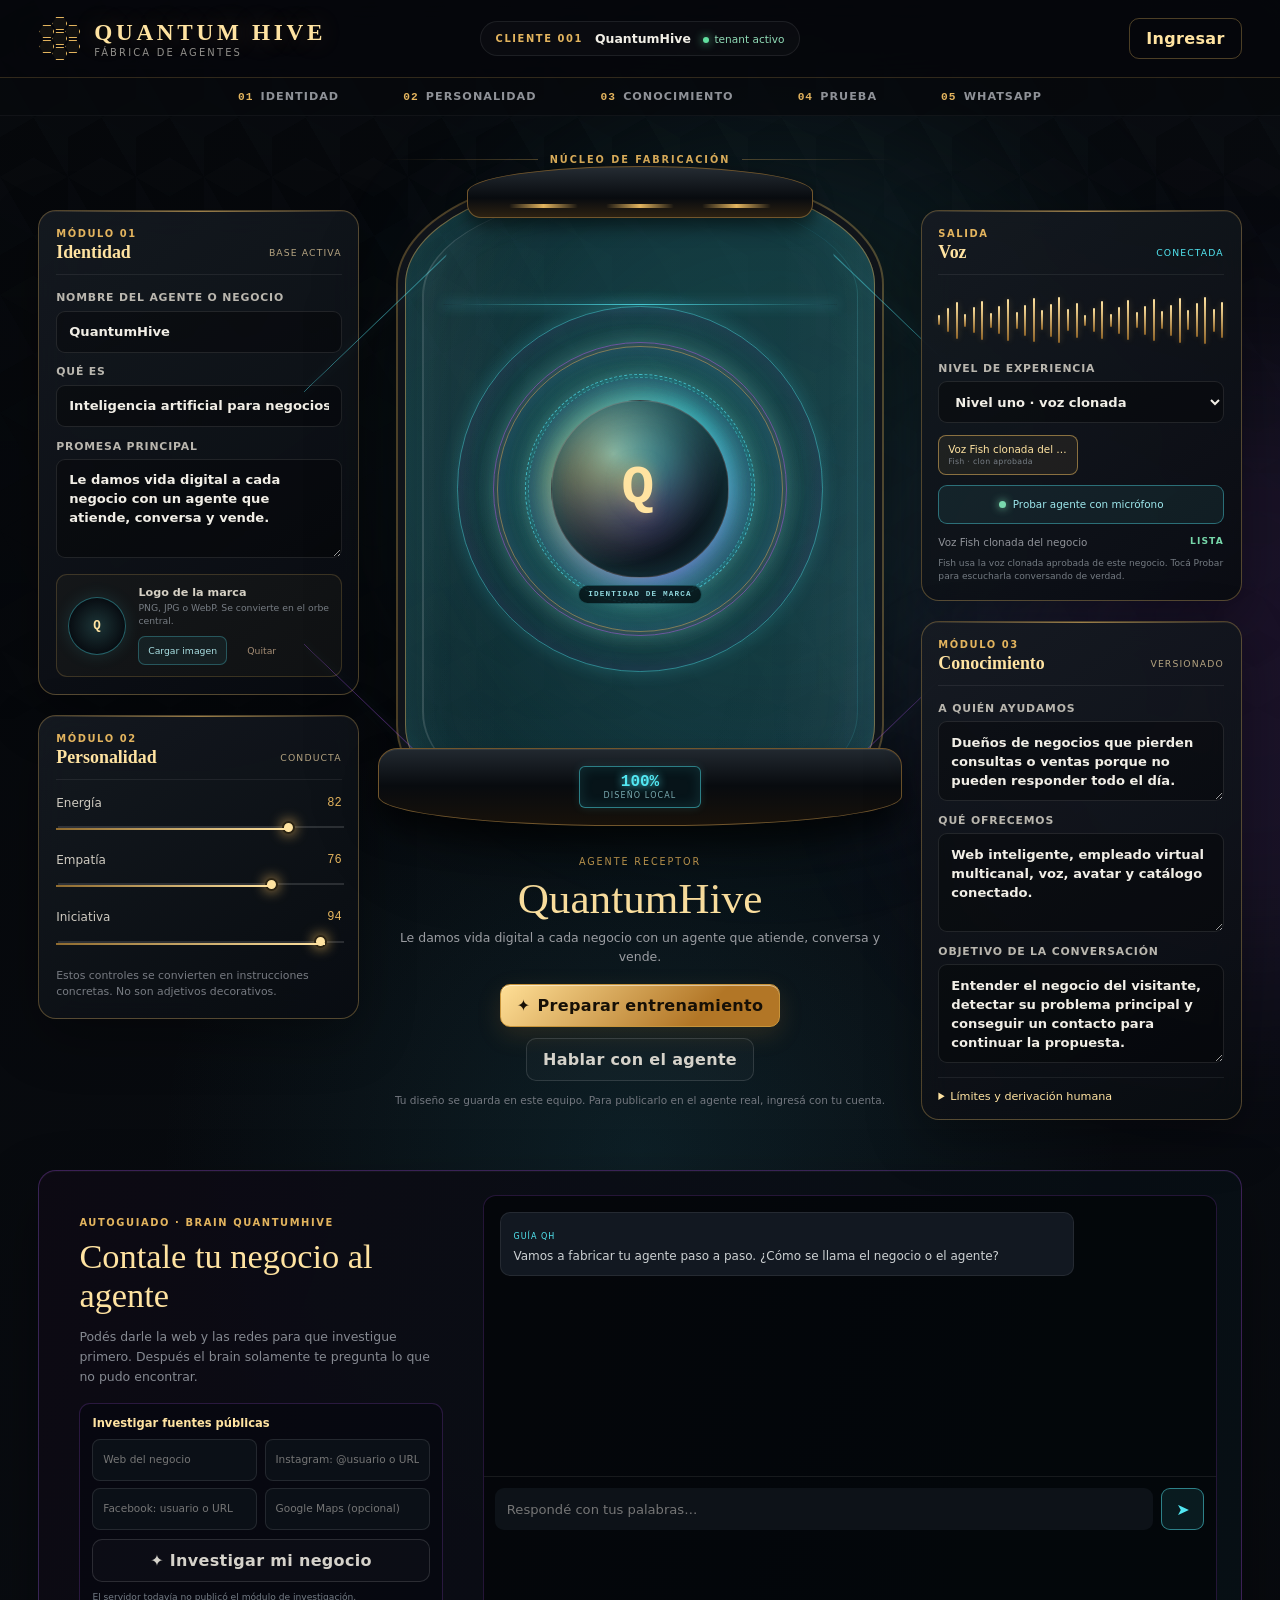
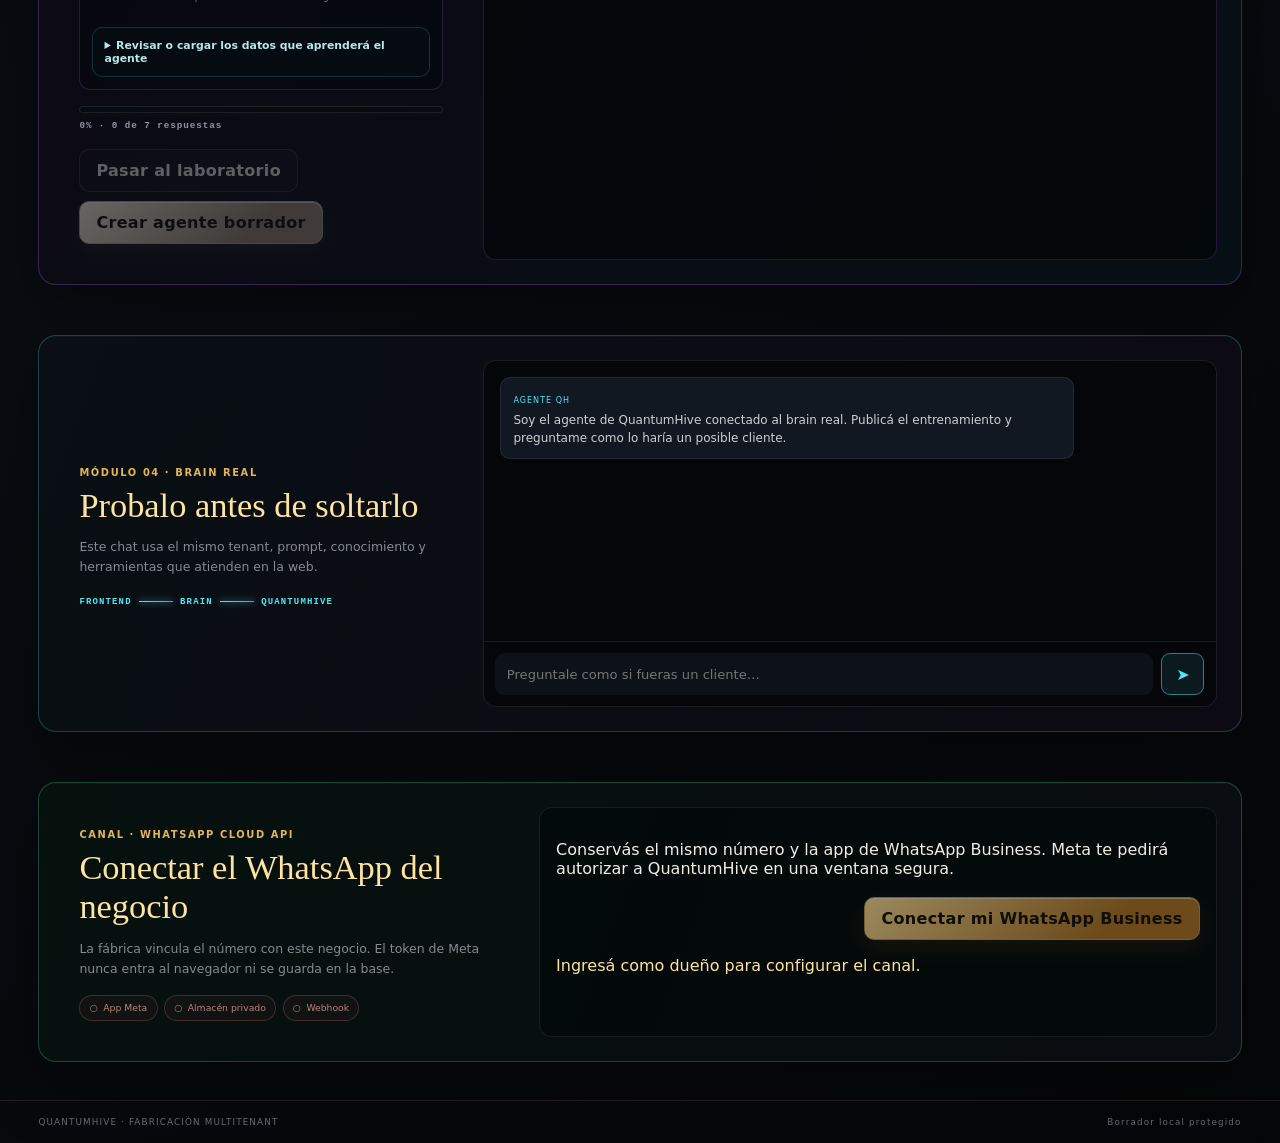
==== commit 1340cc0c: "fabrica: publicar el modulo de investigacion y el visor del investigador Sube el build de FABRICA-DE" ====
--- a/fabrica/index.html
+++ b/fabrica/index.html
@@ -9,8 +9,8 @@
       content="Fábrica de Agentes de QuantumHive: diseñá, entrená y probá el agente de tu negocio."
     />
     <title>Fábrica de Agentes · QuantumHive</title>
-    <script type="module" crossorigin src="/fabrica/assets/index-DYB_v9US.js"></script>
-    <link rel="stylesheet" crossorigin href="/fabrica/assets/index-xqL6IypF.css">
+    <script type="module" crossorigin src="/fabrica/assets/index-DC2HPJrR.js"></script>
+    <link rel="stylesheet" crossorigin href="/fabrica/assets/index-BAlmQHSQ.css">
   </head>
   <body>
     <div id="app"></div>
--- a/fabrica/assets/index-BAlmQHSQ.css
+++ b/fabrica/assets/index-BAlmQHSQ.css
@@ -0,0 +1 @@
+:root{color-scheme:dark;--ink: #05070b;--panel: rgba(13, 17, 23, .82);--panel-solid: #0d1117;--line: rgba(218, 174, 92, .34);--gold: #e3b45e;--gold-soft: #ffe3a1;--cyan: #52e7f2;--violet: #b65cff;--text: #f1eee6;--muted: #918f8b;--danger: #ff7a7a;--radius: 18px}*{box-sizing:border-box}html{scroll-behavior:smooth}body{min-width:320px;min-height:100vh;margin:0;overflow-x:hidden;background:radial-gradient(circle at 50% 42%,rgba(43,151,171,.14),transparent 30rem),linear-gradient(145deg,#05070a,#090c11 52%,#050609);color:var(--text);font-family:Inter,ui-sans-serif,system-ui,-apple-system,BlinkMacSystemFont,Segoe UI,sans-serif}button,input,textarea,select{font:inherit}button,a{-webkit-tap-highlight-color:transparent}.ambient{position:fixed;z-index:-2;width:40rem;height:40rem;border-radius:50%;filter:blur(100px);opacity:.1;pointer-events:none}.ambient--cyan{top:8rem;left:35%;background:var(--cyan)}.ambient--violet{right:-18rem;top:22rem;background:var(--violet)}.hex-field{position:fixed;top:0;right:0;bottom:0;left:0;z-index:-1;opacity:.16;pointer-events:none;background-image:linear-gradient(30deg,#191f27 12%,transparent 12.5%,transparent 87%,#191f27 87.5%,#191f27),linear-gradient(150deg,#191f27 12%,transparent 12.5%,transparent 87%,#191f27 87.5%,#191f27),linear-gradient(30deg,#191f27 12%,transparent 12.5%,transparent 87%,#191f27 87.5%,#191f27),linear-gradient(150deg,#191f27 12%,transparent 12.5%,transparent 87%,#191f27 87.5%,#191f27),linear-gradient(60deg,rgba(67,78,92,.4) 25%,transparent 25.5%,transparent 75%,rgba(67,78,92,.4) 75%);background-position:0 0,0 0,34px 59px,34px 59px,0 0;background-size:68px 118px;-webkit-mask-image:linear-gradient(to bottom,black,transparent 82%);mask-image:linear-gradient(to bottom,black,transparent 82%)}.topbar{position:sticky;top:0;z-index:20;min-height:78px;display:grid;grid-template-columns:1fr auto 1fr;align-items:center;gap:1.5rem;padding:.8rem clamp(1rem,3vw,3rem);background:#05070bd4;border-bottom:1px solid rgba(227,180,94,.2);-webkit-backdrop-filter:blur(18px);backdrop-filter:blur(18px)}.brand{width:fit-content;display:flex;align-items:center;gap:.8rem;color:inherit;text-decoration:none}.brand strong{display:block;font-family:Georgia,Times New Roman,serif;font-size:clamp(1rem,2vw,1.45rem);letter-spacing:.16em;color:var(--gold-soft);text-shadow:0 0 24px rgba(227,180,94,.25)}.brand small{display:block;margin-top:.12rem;color:var(--muted);font-size:.62rem;letter-spacing:.22em;text-transform:uppercase}.hive-mark{position:relative;width:43px;height:43px;flex:0 0 auto}.hive-mark i{position:absolute;width:15px;height:13px;border:1.5px solid var(--gold);clip-path:polygon(25% 0,75% 0,100% 50%,75% 100%,25% 100%,0 50%);filter:drop-shadow(0 0 4px rgba(227,180,94,.55))}.hive-mark i:nth-child(1){left:14px;top:0}.hive-mark i:nth-child(2){left:1px;top:8px}.hive-mark i:nth-child(3){left:27px;top:8px}.hive-mark i:nth-child(4){left:14px;top:15px}.hive-mark i:nth-child(5){left:1px;top:23px}.hive-mark i:nth-child(6){left:27px;top:23px}.hive-mark i:nth-child(7){left:14px;top:30px}.topbar__center{display:flex;align-items:center;gap:.75rem;padding:.55rem .9rem;border:1px solid rgba(255,255,255,.08);border-radius:999px;background:#ffffff06;font-size:.78rem}.batch,.module-number{color:var(--gold);font-size:.62rem;font-weight:800;letter-spacing:.16em}.live-dot{color:#91dcb7;font-size:.66rem}.live-dot:before{content:"";display:inline-block;width:6px;height:6px;margin-right:.35rem;border-radius:50%;background:#61df9f;box-shadow:0 0 10px #61df9f}.ghost-button,.primary-button,.secondary-button{border-radius:10px;cursor:pointer;font-weight:750;letter-spacing:.02em;text-decoration:none;transition:transform .18s ease,border-color .18s ease,box-shadow .18s ease,opacity .18s ease}.ghost-button{justify-self:end;padding:.65rem 1rem;border:1px solid var(--line);background:transparent;color:var(--gold-soft)}.ghost-button:hover,.secondary-button:hover{border-color:var(--gold);transform:translateY(-1px)}.process-nav{position:relative;z-index:5;display:flex;justify-content:center;gap:clamp(.8rem,5vw,5rem);padding:.75rem 1rem;border-bottom:1px solid rgba(255,255,255,.045);background:#07090dcc}.process-nav a{display:flex;align-items:center;gap:.45rem;color:#8f9298;font-size:.7rem;font-weight:700;letter-spacing:.09em;text-decoration:none;text-transform:uppercase}.process-nav a:hover{color:var(--gold-soft)}.process-nav span{color:var(--gold);font-family:ui-monospace,monospace}.factory-shell{width:min(1560px,100%);display:grid;grid-template-columns:minmax(250px,.85fr) minmax(380px,1.35fr) minmax(250px,.85fr);align-items:start;gap:clamp(1rem,2vw,2rem);margin:0 auto;padding:clamp(1.2rem,3vw,3rem)}.control-column{display:grid;gap:1.25rem;padding-top:3.5rem}.glass-card{position:relative;overflow:hidden;padding:1.05rem;border:1px solid var(--line);border-radius:var(--radius);background:linear-gradient(145deg,#161b22e0,#090c11e6);box-shadow:0 18px 55px #00000052,inset 0 1px #ffffff09;-webkit-backdrop-filter:blur(16px);backdrop-filter:blur(16px)}.glass-card:before{content:"";position:absolute;inset:0 0 auto;height:1px;background:linear-gradient(90deg,transparent,var(--gold),transparent);opacity:.65}.card-heading{display:grid;grid-template-columns:1fr auto;align-items:center;gap:.18rem .75rem;margin-bottom:1rem;padding-bottom:.7rem;border-bottom:1px solid rgba(255,255,255,.07)}.card-heading .module-number{grid-column:1 / -1}.card-heading h2{margin:0;color:var(--gold-soft);font-family:Georgia,serif;font-size:1.12rem}.card-status{color:#b5a481;font-size:.58rem;letter-spacing:.12em;text-transform:uppercase}.card-status--cyan{color:var(--cyan)}.field-label{display:grid;gap:.4rem;margin-top:.8rem;color:#b9b6ae;font-size:.68rem;font-weight:750;letter-spacing:.075em;text-transform:uppercase}input,textarea,select{width:100%;border:1px solid rgba(255,255,255,.1);border-radius:9px;outline:none;background:#00000052;color:var(--text);font-size:.82rem;line-height:1.45;text-transform:none;letter-spacing:normal;transition:border-color .16s ease,box-shadow .16s ease}input,select{min-height:42px;padding:0 .75rem}textarea{min-height:76px;padding:.65rem .75rem;resize:vertical}input:focus,textarea:focus,select:focus{border-color:#52e7f2b3;box-shadow:0 0 0 3px #52e7f214}.logo-loader{display:grid;grid-template-columns:58px 1fr;gap:.75rem;align-items:center;margin-top:1rem;padding:.7rem;border:1px solid rgba(227,180,94,.2);border-radius:11px;background:#e3b45e09}.logo-loader__preview{width:58px;aspect-ratio:1;display:grid;place-items:center;overflow:hidden;border:1px solid rgba(82,231,242,.38);border-radius:50%;background:radial-gradient(circle,#52e7f226,#080d12 70%);box-shadow:0 0 18px #52e7f21f}.logo-loader__preview img{width:72%;height:72%;object-fit:contain}.logo-loader__preview span{color:var(--gold-soft);font:700 .78rem ui-monospace,monospace;letter-spacing:.08em}.logo-loader strong{display:block;color:#d6d1c5;font-size:.7rem}.logo-loader small{display:block;margin:.2rem 0 .5rem;color:#777d84;font-size:.58rem;line-height:1.4}.logo-loader__button,.text-button{display:inline-flex;align-items:center;min-height:29px;padding:.3rem .55rem;border:1px solid rgba(82,231,242,.28);border-radius:7px;background:#52e7f20f;color:#a9dfe3;font-size:.58rem;cursor:pointer}.text-button{margin-left:.35rem;border-color:transparent;background:transparent;color:#a58d75}.range-control{position:relative;display:grid;gap:.45rem;margin:1rem 0}.range-control>span{display:flex;justify-content:space-between;color:#cfcbc1;font-size:.75rem}.range-control output{color:var(--gold);font-family:ui-monospace,monospace}.range-control input{min-height:16px;height:16px;padding:0;-webkit-appearance:none;-moz-appearance:none;appearance:none;border:0;background:transparent;cursor:pointer}.range-control input::-webkit-slider-runnable-track{height:2px;background:#ffffff21}.range-control input::-webkit-slider-thumb{width:13px;height:13px;margin-top:-5.5px;-webkit-appearance:none;-moz-appearance:none;appearance:none;border:2px solid #2c2414;border-radius:50%;background:var(--gold-soft);box-shadow:0 0 13px var(--gold)}.range-control>i{position:absolute;left:0;bottom:7px;width:var(--fill);height:2px;pointer-events:none;background:linear-gradient(90deg,#8f6b2f,var(--gold-soft))}.microcopy{margin:.9rem 0 0;color:#777b82;font-size:.68rem;line-height:1.55}.limits-details{margin-top:.85rem;border-top:1px solid rgba(255,255,255,.07);padding-top:.75rem}.limits-details summary{color:var(--gold-soft);font-size:.7rem;cursor:pointer}.limits-details textarea{margin-top:.6rem}.core-column{min-width:0;display:flex;flex-direction:column;align-items:center;text-align:center}.core-label{width:100%;display:flex;align-items:center;gap:.75rem;margin-bottom:.85rem;color:var(--gold);font-size:.61rem;font-weight:800;letter-spacing:.2em}.core-label span{height:1px;flex:1;background:linear-gradient(90deg,transparent,var(--line))}.core-label span:last-child{background:linear-gradient(90deg,var(--line),transparent)}.agent-vat{--completion: 100%;--brand-primary: var(--cyan);--brand-secondary: var(--violet);position:relative;width:min(100%,470px);height:clamp(430px,55vw,620px);display:grid;place-items:center;isolation:isolate;border:1px solid rgba(227,180,94,.45);border-radius:44% 44% 18% 18%/17% 17% 12% 12%;background:linear-gradient(to top,rgba(58,221,235,.16) 0 var(--completion),transparent var(--completion)),radial-gradient(circle at 50% 48%,rgba(82,231,242,.16),transparent 48%),linear-gradient(90deg,rgba(255,255,255,.03),transparent 20% 80%,rgba(255,255,255,.03));box-shadow:inset 0 0 55px #52e7f214,0 0 0 7px #10141a,0 0 0 9px #e3b45e52,0 35px 85px #0000008c}.agent-vat:before,.agent-vat:after{content:"";position:absolute;z-index:-1;width:36%;height:55%;top:27%;border-top:1px solid rgba(82,231,242,.45);border-bottom:1px solid rgba(182,92,255,.32);filter:drop-shadow(0 0 7px rgba(82,231,242,.45))}.agent-vat:before{right:94%;transform:perspective(160px) rotateY(-42deg)}.agent-vat:after{left:94%;transform:perspective(160px) rotateY(42deg)}.vat-cap{position:absolute;top:-14px;left:13%;right:13%;height:52px;z-index:8;border:1px solid #72562c;border-radius:50% 50% 14px 14px;background:linear-gradient(#252c33,#080b0f 62%,#2c2112);box-shadow:0 8px 18px #0000008c}.vat-cap i{position:absolute;bottom:9px;width:20%;height:4px;border-radius:2px;background:linear-gradient(90deg,transparent,var(--gold),transparent)}.vat-cap i:nth-child(1){left:12%}.vat-cap i:nth-child(2){left:40%}.vat-cap i:nth-child(3){right:12%}.vat-glass{position:absolute;top:16px;right:16px;bottom:16px;left:16px;z-index:7;pointer-events:none;border-radius:inherit;border-left:2px solid rgba(255,255,255,.13);border-right:1px solid rgba(82,231,242,.13);background:linear-gradient(105deg,rgba(255,255,255,.04),transparent 27% 72%,rgba(255,255,255,.025))}.energy-ring{position:absolute;z-index:-1;border:1px solid rgba(82,231,242,.45);border-radius:50%;box-shadow:0 0 18px #52e7f233,inset 0 0 22px #b65cff1f;animation:pulse-ring 4s ease-in-out infinite}.energy-ring--one{width:78%;aspect-ratio:1}.energy-ring--two{width:63%;aspect-ratio:1;border-color:#b65cff80;animation-delay:-1.3s}.energy-ring--three{width:48%;aspect-ratio:1;border-style:dashed;animation:spin 16s linear infinite}.brand-orb{position:absolute;z-index:4;width:68%;aspect-ratio:1;display:grid;place-items:center;border-radius:50%;filter:drop-shadow(0 0 22px color-mix(in srgb,var(--brand-primary),transparent 58%))}.brand-orb:before,.brand-orb:after{content:"";position:absolute;top:5%;right:5%;bottom:5%;left:5%;border:1px solid rgba(227,180,94,.5);border-radius:50%;box-shadow:0 0 24px #e3b45e2e,inset 0 0 28px #52e7f21c}.brand-orb:after{top:14%;right:14%;bottom:14%;left:14%;border-color:var(--brand-primary);border-style:dashed;animation:spin 19s linear infinite reverse;opacity:.68}.brand-orb__halo{position:absolute;top:20%;right:20%;bottom:20%;left:20%;border-radius:50%;background:conic-gradient(from 40deg,var(--brand-primary),var(--brand-secondary),var(--gold),var(--brand-primary));filter:blur(12px);opacity:.56;animation:pulse-ring 3.8s ease-in-out infinite}.brand-orb__logo{position:relative;z-index:2;width:56%;aspect-ratio:1;display:grid;place-items:center;overflow:hidden;border:1px solid rgba(255,255,255,.2);border-radius:50%;background:radial-gradient(circle at 35% 30%,#ffffff24,#081015f5 67%);box-shadow:inset 0 0 30px #52e7f233,0 0 35px #52e7f247}.brand-orb__logo img{width:72%;height:72%;object-fit:contain;filter:drop-shadow(0 3px 8px rgba(0,0,0,.5))}.brand-orb__logo span{color:var(--gold-soft);font:700 clamp(1.6rem,5vw,3.4rem) ui-monospace,monospace;letter-spacing:.08em;text-shadow:0 0 16px rgba(227,180,94,.5)}.brand-orb>small{position:absolute;z-index:3;bottom:14%;padding:.28rem .55rem;border:1px solid rgba(82,231,242,.25);border-radius:99px;background:#040e12d1;color:#8fd6db;font:700 .48rem ui-monospace,monospace;letter-spacing:.15em}.agent-vat.has-brand-logo .brand-orb__logo{background:radial-gradient(circle at 35% 30%,#ffffff2e,#050d11eb 72%)}.agent-vat[data-audio=hablando] .brand-orb{animation:orb-speaking .7s ease-in-out infinite alternate}.agent-vat[data-audio=escuchando] .brand-orb:before{animation:pulse-ring 1.8s ease-in-out infinite}.android{position:absolute;z-index:3;top:19%;width:60%;height:68%;filter:drop-shadow(0 0 24px rgba(82,231,242,.2))}.android__head{position:relative;width:47%;height:31%;margin:0 auto}.android__brow{position:absolute;top:-7%;right:5%;bottom:61%;left:5%;z-index:2;border-radius:55% 55% 30% 30%;background:linear-gradient(135deg,#f3f7f7,#7f949c 65%,#344650);clip-path:polygon(8% 16%,30% 0,70% 0,92% 16%,100% 48%,83% 42%,68% 64%,50% 47%,32% 64%,17% 42%,0 48%)}.android__face{position:absolute;top:14%;right:11%;bottom:0;left:11%;border-radius:45% 45% 52% 52%;background:linear-gradient(120deg,#d9e4e5,#8fa6ac 46%,#c7d4d4 72%,#637982);box-shadow:inset 8px 0 15px #ffffff38,inset -7px -6px 15px #12252d59}.eye{position:absolute;top:40%;width:18%;height:6%;border-radius:50%;background:#0e2930;box-shadow:0 0 8px var(--cyan)}.eye--left{left:18%}.eye--right{right:18%}.nose{position:absolute;top:46%;left:47%;width:6%;height:20%;border-right:1px solid rgba(31,53,60,.55);transform:skew(-8deg)}.mouth{position:absolute;left:35%;right:35%;bottom:19%;height:3%;border-radius:50%;background:#52676d}.android__ear{position:absolute;top:36%;width:12%;height:37%;border:2px solid #6e858b;background:#21343b}.android__ear--left{left:1%;border-radius:9px 2px 2px 9px}.android__ear--right{right:1%;border-radius:2px 9px 9px 2px}.android__neck{width:19%;height:10%;margin:-1px auto;border-left:8px solid #738990;border-right:8px solid #546a72;background:repeating-linear-gradient(#202f35 0,#202f35 4px,#7f969c 5px,#7f969c 7px)}.android__torso{position:relative;width:82%;height:57%;margin:-2px auto;border-radius:48% 48% 15% 15%/20% 20% 35% 35%;background:linear-gradient(125deg,#b9c9ca 0,#b9c9ca 12%,#4c656c 28%,#9db1b4 48%,#304b54 72%,#8ca0a4);clip-path:polygon(12% 0,40% 8%,50% 22%,60% 8%,88% 0,100% 22%,88% 100%,12% 100%,0 22%);box-shadow:inset 12px 0 18px #ffffff1f,inset -14px -8px 24px #04171d61}.android__torso:before{content:"";position:absolute;left:36%;top:13%;width:28%;aspect-ratio:1;border:2px solid var(--gold);border-radius:50%;background:radial-gradient(circle,var(--gold-soft) 0 8%,var(--cyan) 9% 19%,#152c34 21% 43%,transparent 45%);box-shadow:0 0 20px var(--cyan)}.android__torso i{position:absolute;top:40%;bottom:10%;width:1px;background:linear-gradient(transparent,rgba(227,180,94,.65),transparent)}.android__torso i:nth-child(1){left:34%;transform:rotate(11deg)}.android__torso i:nth-child(2){left:50%}.android__torso i:nth-child(3){right:34%;transform:rotate(-11deg)}.scan-line{position:absolute;z-index:9;left:8%;right:8%;top:20%;height:1px;background:linear-gradient(90deg,transparent,rgba(82,231,242,.8),transparent);box-shadow:0 0 12px var(--cyan);animation:scan 4.8s ease-in-out infinite}.vat-base{position:absolute;z-index:10;left:-6%;right:-6%;bottom:-28px;height:78px;display:grid;place-items:center;border:1px solid #72562c;border-radius:20px 20px 46% 46%/18px 18px 38% 38%;background:linear-gradient(#222930,#080b0f 48%,#17110a);box-shadow:0 18px 30px #0009,inset 0 1px #ffffff14}.core-readout{min-width:122px;padding:.4rem .8rem;border:1px solid rgba(82,231,242,.5);border-radius:6px;background:#071419;box-shadow:inset 0 0 14px #52e7f221,0 0 10px #52e7f21f}.core-readout span{display:block;color:var(--cyan);font:800 1rem ui-monospace,monospace;text-shadow:0 0 8px var(--cyan)}.core-readout small{display:block;color:#79aab0;font-size:.5rem;letter-spacing:.14em}body[data-connected=true] .agent-vat{box-shadow:inset 0 0 65px #52e7f221,0 0 0 7px #10141a,0 0 0 9px #e3b45e73,0 0 55px #52e7f21f,0 35px 85px #0000008c}.agent-vat[data-voice=openai] .energy-ring{border-color:#ffb64699}.agent-vat[data-voice=gemini] .energy-ring{border-color:#b65cff99}.agent-nameplate{width:min(100%,560px);margin-top:3.2rem}.agent-nameplate small{color:var(--gold);font-size:.6rem;letter-spacing:.2em}.agent-nameplate h1{margin:.3rem 0;font:500 clamp(1.7rem,4vw,2.7rem) Georgia,serif;color:var(--gold-soft)}.agent-nameplate p{min-height:2.8em;margin:0 auto;color:#9b9da2;font-size:.78rem;line-height:1.55}.core-actions{display:flex;flex-wrap:wrap;justify-content:center;gap:.65rem;margin-top:1.1rem}.primary-button,.secondary-button{min-height:43px;display:inline-flex;align-items:center;justify-content:center;gap:.45rem;padding:.7rem 1rem}.primary-button{border:1px solid #c8943a;background:linear-gradient(135deg,#ffdf96,#b27626 72%);color:#171006;box-shadow:inset 0 1px #ffffff80,0 8px 24px #c58b3029}.primary-button:hover{transform:translateY(-1px);box-shadow:inset 0 1px #ffffff80,0 10px 30px #e3b45e42}.primary-button:disabled{cursor:wait;opacity:.6}.secondary-button{border:1px solid rgba(255,255,255,.13);background:#ffffff06;color:#d5d2ca}.system-message{max-width:520px;min-height:2.6em;margin:.75rem 0 0;color:#73777f;font-size:.66rem;line-height:1.5}.waveform{height:58px;display:flex;align-items:center;justify-content:space-between;gap:2px;margin:.35rem 0 .8rem}.waveform i{width:2px;height:var(--wave);border-radius:2px;background:linear-gradient(var(--gold-soft),#8e6428);box-shadow:0 0 6px #e3b45e4d;animation:wave 1.7s ease-in-out infinite alternate;animation-delay:calc(var(--wave) * -12ms)}.voice-meta{display:flex;justify-content:space-between;margin-top:.75rem;color:#8f9298;font-size:.65rem}.voice-meta strong{color:#77d7aa;font-size:.57rem;letter-spacing:.12em}.voice-catalog{max-height:152px;display:grid;grid-template-columns:repeat(2,minmax(0,1fr));gap:.35rem;margin-top:.7rem;overflow:auto;scrollbar-color:#3a2d1c transparent}.voice-chip{min-width:0;display:grid;gap:.1rem;padding:.48rem .55rem;border:1px solid rgba(255,255,255,.09);border-radius:8px;background:#ffffff06;color:#b9bbc0;text-align:left;cursor:pointer}.voice-chip:hover,.voice-chip.is-selected{border-color:#e3b45e8c;background:#e3b45e13;color:var(--gold-soft)}.voice-chip span{overflow:hidden;text-overflow:ellipsis;white-space:nowrap;font-size:.65rem}.voice-chip small{color:#777e85;font-size:.49rem;letter-spacing:.04em}.voice-loading{grid-column:1/-1;padding:.75rem;color:#7d838a;font-size:.62rem;text-align:center}.voice-loading.is-error{color:#e89b9b}.voice-live-button{width:100%;min-height:39px;display:flex;align-items:center;justify-content:center;gap:.45rem;margin-top:.65rem;border:1px solid rgba(82,231,242,.4);border-radius:9px;background:#52e7f212;color:#9ee8ed;font-size:.65rem;cursor:pointer}.voice-live-button span{width:7px;aspect-ratio:1;border-radius:50%;background:#79d8ad;box-shadow:0 0 8px #79d8ad}.voice-live-button.is-live{border-color:#ff76766b;background:#ff5c5c12;color:#ffb4b4}.voice-live-button.is-live span{background:#f77;box-shadow:0 0 8px #f77}.voice-message{min-height:2.6em;margin:.55rem 0 0;color:#747b82;font-size:.57rem;line-height:1.45}.test-console,.onboarding-console,.whatsapp-console{grid-column:1 / -1;display:grid;grid-template-columns:.7fr 1.3fr;gap:1.5rem;margin-top:1.5rem;padding:clamp(1rem,2vw,1.5rem);border:1px solid rgba(82,231,242,.24);border-radius:var(--radius);background:linear-gradient(110deg,#0a1015f0,#0d0b13e8);box-shadow:0 25px 60px #0000005c,inset 0 1px #ffffff08}.onboarding-console{border-color:#b65cff47;background:linear-gradient(110deg,#0d0a14f2,#071115eb)}.onboarding-console .chat-machine{border-color:#b65cff30}.interview-meter{height:7px;margin-top:1rem;overflow:hidden;border:1px solid rgba(255,255,255,.09);border-radius:10px;background:#070a0e}.interview-meter i{display:block;width:var(--progress);height:100%;border-radius:inherit;background:linear-gradient(90deg,var(--violet),var(--cyan));box-shadow:0 0 14px #52e7f28c;transition:width .35s ease}.interview-percent{display:block;margin-top:.45rem;color:#8e93a0;font:700 .58rem ui-monospace,monospace;letter-spacing:.1em}.autoguide-actions{display:flex;flex-wrap:wrap;gap:.55rem;margin-top:1.1rem}.autoguide-actions button:disabled{cursor:not-allowed;filter:saturate(.2);opacity:.42}.research-box{display:grid;gap:.55rem;margin-top:1rem;padding:.75rem;border:1px solid rgba(182,92,255,.2);border-radius:11px;background:#04070c6b}.research-box>strong{color:var(--gold-soft);font-size:.72rem}.research-grid{display:grid;grid-template-columns:repeat(2,minmax(0,1fr));gap:.45rem}.research-grid input{min-width:0;padding:.58rem .62rem;border:1px solid rgba(255,255,255,.1);border-radius:8px;background:#0b1017;color:#d5d8da;font-size:.66rem}.research-box .secondary-button{width:100%}.research-box>small{min-height:2.5em;color:#737b84;font-size:.57rem;line-height:1.45}.research-review{margin-top:.25rem;padding:.7rem;border:1px solid rgba(82,231,242,.17);border-radius:10px;background:#050e1299}.research-review summary{cursor:pointer;color:#b7e7e9;font-size:.68rem;font-weight:750}.research-review>p{margin:.65rem 0;color:#7f878e;font-size:.6rem;line-height:1.5}.research-review label{display:grid;gap:.28rem;margin-top:.55rem;color:#a9afb3;font-size:.61rem;font-weight:700}.research-review textarea{width:100%;padding:.58rem .62rem;border:1px solid rgba(255,255,255,.1);border-radius:8px;background:#0b1017;color:#d5d8da;font-size:.66rem}.research-review .secondary-button{margin-top:.7rem}.research-review>small{display:block;min-height:1.2em;margin-top:.5rem;color:#7f878e;font-size:.57rem;line-height:1.45}.onboarding-console:has(.research-review[open]){grid-template-columns:minmax(0,1.25fr) minmax(320px,.75fr);align-items:start}.whatsapp-console{grid-template-columns:.8fr 1.2fr;border-color:#4ad68d47;background:linear-gradient(110deg,#06120ff0,#0a0d12f0)}.whatsapp-console__copy{align-self:center;padding:1rem}.whatsapp-console__copy h2{margin:.4rem 0;font:500 clamp(1.45rem,3vw,2.15rem) Georgia,serif;color:var(--gold-soft)}.whatsapp-console__copy p{max-width:36rem;color:#858991;font-size:.78rem;line-height:1.6}.whatsapp-form{padding:1rem;border:1px solid rgba(255,255,255,.08);border-radius:13px;background:#02070794}.readiness{display:flex;flex-wrap:wrap;gap:.4rem;margin-top:1rem}.readiness span{padding:.42rem .58rem;border:1px solid rgba(255,122,122,.22);border-radius:99px;color:#b98282;background:#ff5a5a0b;font-size:.58rem}.readiness span:before{content:"○";margin-right:.34rem}.readiness span.is-ready{border-color:#4ad68d4d;color:#75d4a5;background:#4ad68d0f}.readiness span.is-ready:before{content:"●"}.test-console__copy{align-self:center;padding:1rem}.test-console__copy h2{margin:.4rem 0;font:500 clamp(1.45rem,3vw,2.15rem) Georgia,serif;color:var(--gold-soft)}.test-console__copy p{max-width:34rem;color:#858991;font-size:.78rem;line-height:1.6}.brain-path{display:flex;align-items:center;gap:.45rem;margin-top:1.2rem;color:var(--cyan);font:700 .56rem ui-monospace,monospace;letter-spacing:.13em}.brain-path i{width:34px;height:1px;background:linear-gradient(90deg,var(--cyan),var(--violet));box-shadow:0 0 6px var(--cyan)}.chat-machine{min-width:0;overflow:hidden;border:1px solid rgba(255,255,255,.09);border-radius:13px;background:#020508b3}.chat-log{height:280px;overflow:auto;display:flex;flex-direction:column;gap:.65rem;padding:1rem;scrollbar-color:#253039 transparent}.chat-message{max-width:82%;padding:.65rem .8rem;border:1px solid rgba(255,255,255,.08);border-radius:10px;background:#121821;text-align:left}.chat-message--user{align-self:flex-end;border-color:#e3b45e40;background:#211b12}.chat-message small{color:var(--cyan);font-size:.5rem;letter-spacing:.13em}.chat-message--user small{color:var(--gold)}.chat-message p{margin:.25rem 0 0;color:#ccd0d2;font-size:.75rem;line-height:1.5}.chat-message.is-pending{opacity:.55}.chat-message.is-error{border-color:#ff7a7a59}.chat-message.is-error p{color:#ffb0b0}.chat-form{display:grid;grid-template-columns:1fr auto;gap:.5rem;padding:.7rem;border-top:1px solid rgba(255,255,255,.08)}.chat-form input{border:0;background:#0d1218}.chat-form button{width:43px;border:1px solid rgba(82,231,242,.5);border-radius:9px;background:#52e7f217;color:var(--cyan);cursor:pointer}.chat-form button:hover{background:#52e7f229}.machine-dialog{width:min(620px,calc(100% - 2rem));padding:1.5rem;border:1px solid rgba(227,180,94,.5);border-radius:16px;background:linear-gradient(145deg,#151a21,#090c11);color:var(--text);box-shadow:0 30px 100px #000,inset 0 1px #ffffff0d}.machine-dialog::backdrop{background:#000000c2;-webkit-backdrop-filter:blur(7px);backdrop-filter:blur(7px)}.machine-dialog h2{margin:.45rem 0;font:500 1.6rem Georgia,serif;color:var(--gold-soft)}.machine-dialog>p{color:#92969c;font-size:.77rem;line-height:1.55}.dialog-close{position:absolute;top:.65rem;right:.75rem;border:0;background:transparent;color:#8a8d92;font-size:1.5rem;cursor:pointer}.dialog-close:hover{color:#fff}.training-pieces{display:grid;gap:.5rem;margin:1rem 0}.training-piece{display:grid;grid-template-columns:auto 1fr auto;align-items:center;gap:.75rem;padding:.65rem;border:1px solid rgba(255,255,255,.075);border-radius:9px;background:#ffffff05}.training-piece>span{color:var(--gold);font:700 .65rem ui-monospace,monospace}.training-piece strong{display:block;font-size:.75rem}.training-piece small{display:block;margin-top:.16rem;color:#777c83;font-size:.58rem}.training-piece>i{color:#75d4a5;font-size:.51rem;font-style:normal;letter-spacing:.12em}.dialog-actions{display:flex;justify-content:flex-end;gap:.6rem;margin-top:1.2rem}.dialog-message{min-height:1.3em;margin-bottom:0!important;color:var(--gold-soft)!important}.login-dialog{width:min(450px,calc(100% - 2rem))}.login-form{display:grid;gap:.4rem}.login-form .primary-button{margin-top:.8rem}.footer-line{display:flex;justify-content:space-between;gap:1rem;padding:1rem clamp(1rem,3vw,3rem);border-top:1px solid rgba(227,180,94,.14);color:#656970;font-size:.55rem;letter-spacing:.13em}@keyframes pulse-ring{50%{transform:scale(1.06);opacity:.58}}@keyframes spin{to{transform:rotate(360deg)}}@keyframes scan{0%,to{top:20%;opacity:0}15%,85%{opacity:1}50%{top:76%}}@keyframes wave{to{transform:scaleY(.45);opacity:.55}}@keyframes orb-speaking{to{transform:scale(1.035);filter:drop-shadow(0 0 42px rgba(82,231,242,.48))}}@media(max-width:1080px){.factory-shell{grid-template-columns:minmax(260px,.9fr) minmax(390px,1.2fr)}.control-column--right{grid-column:1 / -1;grid-template-columns:.7fr 1.3fr;padding-top:0}.test-console,.onboarding-console,.whatsapp-console{grid-column:1 / -1}}@media(max-width:760px){.topbar{grid-template-columns:1fr auto;min-height:68px;padding:.65rem 1rem}.topbar__center{display:none}.brand strong{font-size:.9rem}.brand small{font-size:.5rem}.hive-mark{transform:scale(.82);transform-origin:left center}.ghost-button{padding:.55rem .7rem;font-size:.7rem}.process-nav{justify-content:flex-start;overflow-x:auto;gap:1.4rem;padding:.7rem 1rem}.process-nav a{white-space:nowrap;font-size:.6rem}.factory-shell{display:flex;flex-direction:column;padding:1rem}.core-column{order:-1;width:100%}.control-column{width:100%;padding-top:0}.control-column--right,.control-column--left{display:grid;grid-template-columns:1fr}.agent-vat{width:min(88vw,390px);height:min(116vw,515px);margin-top:.25rem}.agent-vat:before,.agent-vat:after{display:none}.agent-nameplate{margin-top:3rem}.agent-nameplate h1{font-size:1.85rem}.brand-orb{width:76%}.test-console,.onboarding-console,.whatsapp-console{grid-template-columns:1fr;padding:.8rem}.test-console__copy,.whatsapp-console__copy{padding:.45rem}.chat-log{height:330px}.dialog-actions{flex-direction:column-reverse}.dialog-actions>*{width:100%}.footer-line{flex-direction:column;align-items:center;text-align:center}}@media(max-width:420px){.agent-vat{height:450px;border-radius:42% 42% 18% 18%/14% 14% 10% 10%}.android{width:68%;top:21%}.core-actions{width:100%}.core-actions>*{width:100%}.glass-card{padding:.9rem}.chat-message{max-width:92%}.research-grid{grid-template-columns:1fr}}@media(prefers-reduced-motion:reduce){*,*:before,*:after{scroll-behavior:auto!important;animation:none!important;transition:none!important}}.scout{border-bottom:1px solid rgba(182,92,255,.18);background:linear-gradient(160deg,#08060ee6,#040a0edb)}.scout[hidden]{display:none}.scout__chrome{display:flex;align-items:center;gap:.3rem;padding:.5rem .7rem;border-bottom:1px solid rgba(255,255,255,.06)}.scout__chrome>i{width:7px;height:7px;border-radius:50%;background:#ffffff29}.scout__url{flex:1;margin-left:.5rem;padding:.2rem .55rem;border-radius:6px;background:#0006;color:var(--gold-soft);font-size:.6rem;white-space:nowrap;overflow:hidden;text-overflow:ellipsis}.scout__viewport{position:relative;height:150px;overflow:hidden;padding:.7rem .8rem}.scout__page{display:grid;gap:.4rem;opacity:.5}.scout__beam{position:absolute;inset:0 auto 0 -35%;width:35%;background:linear-gradient(90deg,transparent,rgba(82,231,242,.16),transparent);opacity:0;pointer-events:none}.scout__agent{position:absolute;top:.5rem;right:.6rem;color:var(--cyan);font-size:.95rem;opacity:0;text-shadow:0 0 12px rgba(82,231,242,.8)}.scout[data-estado=visitando] .scout__beam{opacity:1;animation:scout-barrido 1.7s linear infinite}.scout[data-estado=visitando] .scout__agent{opacity:1;animation:scout-latido 1.7s ease-in-out infinite}.scout[data-estado=visitando] .scout__page{opacity:.85}@keyframes scout-barrido{0%{transform:translate(0)}to{transform:translate(385%)}}@keyframes scout-latido{0%,to{transform:scale(1);opacity:.65}50%{transform:scale(1.35);opacity:1}}.sk{display:block;border-radius:4px;background:#ffffff17}.sk--barra{height:9px}.sk--titulo{height:11px;width:52%}.sk--linea{height:7px}.sk--corta{width:64%}.sk--portada{height:34px;border-radius:7px}.sk--avatar{width:34px;height:34px;border-radius:50%;flex:0 0 auto}.sk--bloque{height:30px;border-radius:6px}.sk-fila{display:grid;grid-template-columns:repeat(3,1fr);gap:.35rem}.sk-perfil{display:flex;align-items:center;gap:.5rem}.sk-datos{display:grid;gap:.3rem;flex:1}.sk-grilla{display:grid;grid-template-columns:repeat(3,1fr);gap:.25rem}.sk-grilla>i{height:28px;border-radius:4px;background:#ffffff12}.sk-mapa{display:grid;place-items:center;height:56px;border-radius:7px;background:#52e7f212}.sk-pin{color:var(--cyan);font-size:1.1rem}.scout__sources{display:grid;gap:.3rem;margin:0;padding:.55rem .7rem;list-style:none}.scout-src{display:flex;align-items:center;gap:.5rem;padding:.32rem .5rem;border:1px solid rgba(255,255,255,.07);border-radius:8px;background:#00000047}.scout-src__icono{display:grid;place-items:center;width:19px;height:19px;border-radius:5px;background:#ffffff12;color:var(--muted);font-size:.6rem;flex:0 0 auto}.scout-src__texto{display:grid;min-width:0}.scout-src__texto>b{color:var(--text);font-size:.62rem;white-space:nowrap;overflow:hidden;text-overflow:ellipsis}.scout-src__texto>small{color:var(--muted);font-size:.54rem}.scout-src[data-estado=visitando]{border-color:#52e7f26b;background:#52e7f212}.scout-src[data-estado=visitando] .scout-src__icono{background:#52e7f233;color:var(--cyan)}.scout-src[data-estado=visitando] .scout-src__texto>small{color:var(--cyan)}.scout-src[data-estado=encontrado]{border-color:#e3b45e57}.scout-src[data-estado=encontrado] .scout-src__icono{background:#e3b45e2e;color:var(--gold)}.scout-src[data-estado=encontrado] .scout-src__texto>small{color:var(--gold-soft)}.scout-src[data-estado=fallo]{border-color:#ff7a7a4d}.scout-src[data-estado=fallo] .scout-src__texto>small{color:var(--danger)}.scout__note{display:block;padding:0 .7rem .6rem;color:#737b84;font-size:.55rem;line-height:1.45}@media(prefers-reduced-motion:reduce){.scout__beam,.scout__agent{animation:none!important}}@media(max-width:620px){.scout__viewport{height:118px}}
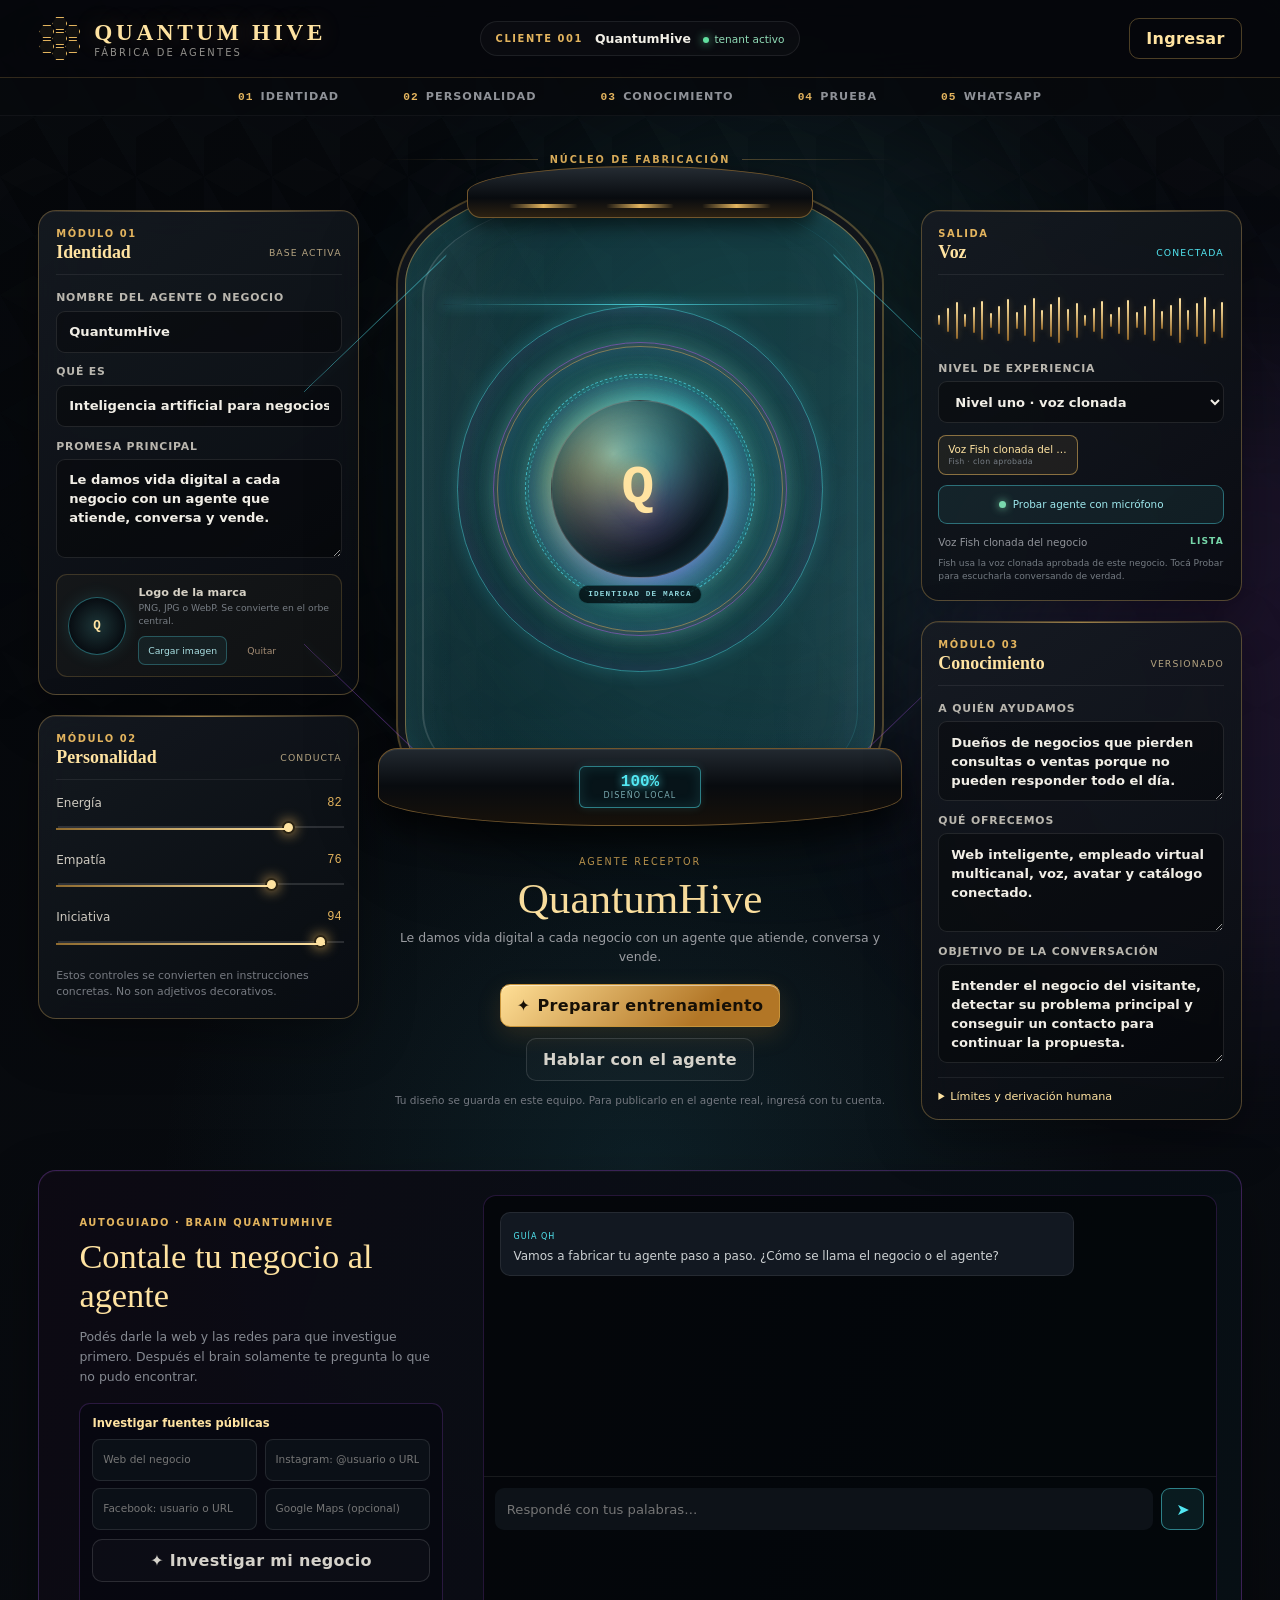
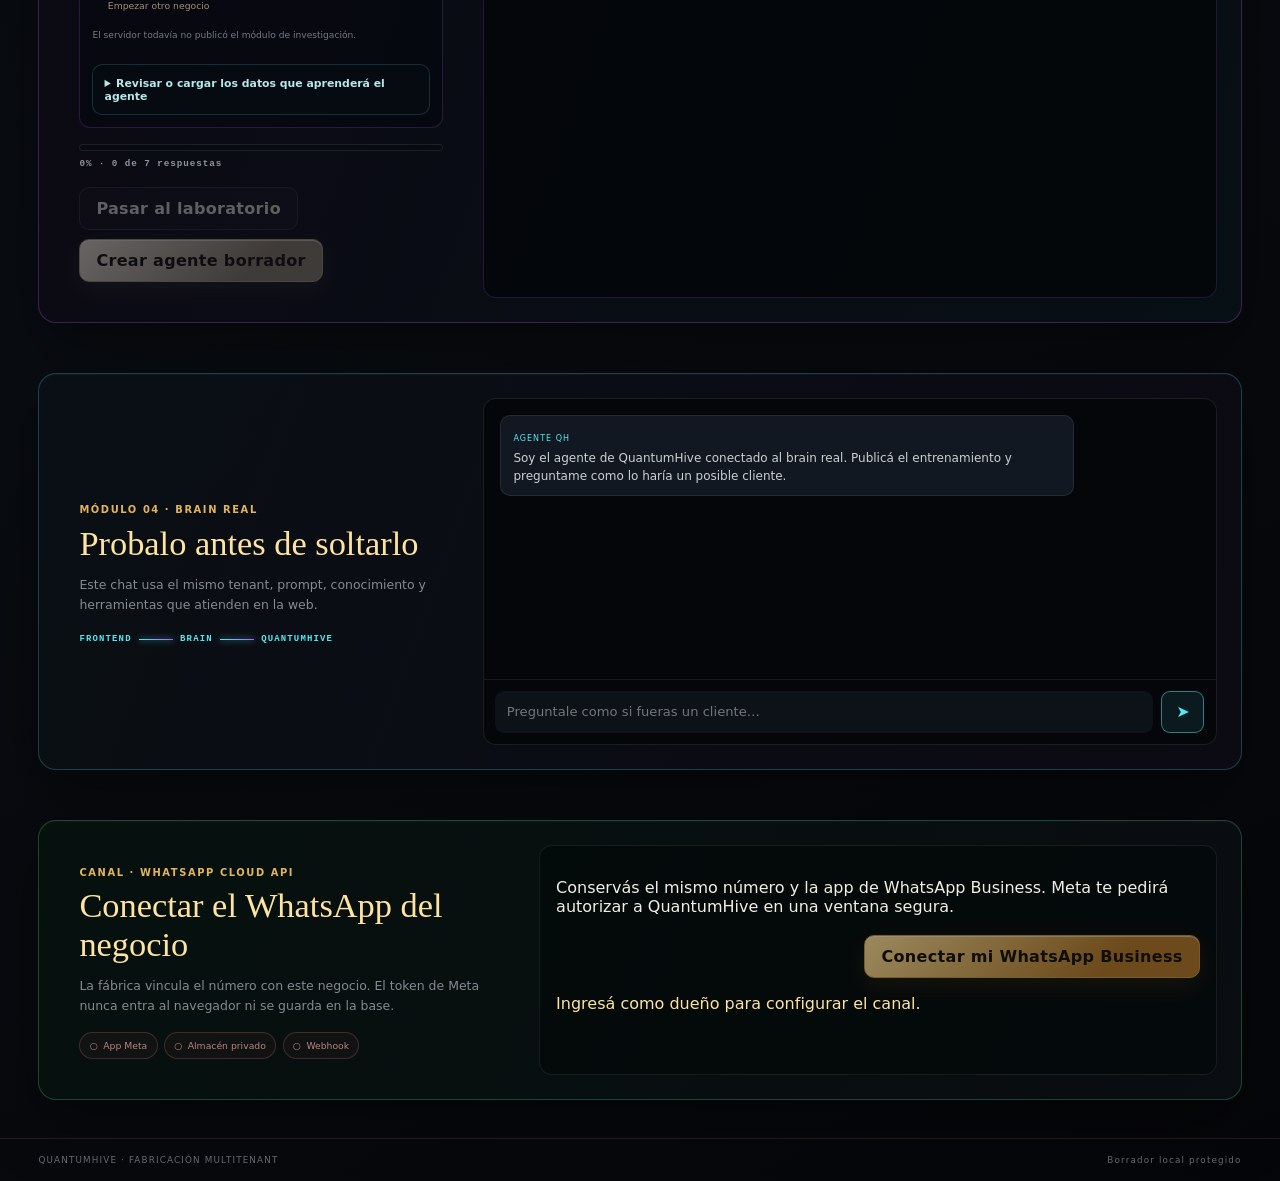
==== commit bef3e7a0: "fix: restaurar el Perfilador de la Fabrica" ====
--- a/fabrica/index.html
+++ b/fabrica/index.html
@@ -9,8 +9,8 @@
       content="Fábrica de Agentes de QuantumHive: diseñá, entrená y probá el agente de tu negocio."
     />
     <title>Fábrica de Agentes · QuantumHive</title>
-    <script type="module" crossorigin src="/fabrica/assets/index-DC2HPJrR.js"></script>
-    <link rel="stylesheet" crossorigin href="/fabrica/assets/index-BAlmQHSQ.css">
+    <script type="module" crossorigin src="/fabrica/assets/index-HdJAzMdC.js"></script>
+    <link rel="stylesheet" crossorigin href="/fabrica/assets/index-KAS_QYtT.css">
   </head>
   <body>
     <div id="app"></div>
--- a/fabrica/assets/index-KAS_QYtT.css
+++ b/fabrica/assets/index-KAS_QYtT.css
@@ -0,0 +1 @@
+:root{color-scheme:dark;--ink: #05070b;--panel: rgba(13, 17, 23, .82);--panel-solid: #0d1117;--line: rgba(218, 174, 92, .34);--gold: #e3b45e;--gold-soft: #ffe3a1;--cyan: #52e7f2;--violet: #b65cff;--text: #f1eee6;--muted: #918f8b;--danger: #ff7a7a;--radius: 18px}*{box-sizing:border-box}html{scroll-behavior:smooth}body{min-width:320px;min-height:100vh;margin:0;overflow-x:hidden;background:radial-gradient(circle at 50% 42%,rgba(43,151,171,.14),transparent 30rem),linear-gradient(145deg,#05070a,#090c11 52%,#050609);color:var(--text);font-family:Inter,ui-sans-serif,system-ui,-apple-system,BlinkMacSystemFont,Segoe UI,sans-serif}button,input,textarea,select{font:inherit}button,a{-webkit-tap-highlight-color:transparent}.ambient{position:fixed;z-index:-2;width:40rem;height:40rem;border-radius:50%;filter:blur(100px);opacity:.1;pointer-events:none}.ambient--cyan{top:8rem;left:35%;background:var(--cyan)}.ambient--violet{right:-18rem;top:22rem;background:var(--violet)}.hex-field{position:fixed;top:0;right:0;bottom:0;left:0;z-index:-1;opacity:.16;pointer-events:none;background-image:linear-gradient(30deg,#191f27 12%,transparent 12.5%,transparent 87%,#191f27 87.5%,#191f27),linear-gradient(150deg,#191f27 12%,transparent 12.5%,transparent 87%,#191f27 87.5%,#191f27),linear-gradient(30deg,#191f27 12%,transparent 12.5%,transparent 87%,#191f27 87.5%,#191f27),linear-gradient(150deg,#191f27 12%,transparent 12.5%,transparent 87%,#191f27 87.5%,#191f27),linear-gradient(60deg,rgba(67,78,92,.4) 25%,transparent 25.5%,transparent 75%,rgba(67,78,92,.4) 75%);background-position:0 0,0 0,34px 59px,34px 59px,0 0;background-size:68px 118px;-webkit-mask-image:linear-gradient(to bottom,black,transparent 82%);mask-image:linear-gradient(to bottom,black,transparent 82%)}.topbar{position:sticky;top:0;z-index:20;min-height:78px;display:grid;grid-template-columns:1fr auto 1fr;align-items:center;gap:1.5rem;padding:.8rem clamp(1rem,3vw,3rem);background:#05070bd4;border-bottom:1px solid rgba(227,180,94,.2);-webkit-backdrop-filter:blur(18px);backdrop-filter:blur(18px)}.brand{width:fit-content;display:flex;align-items:center;gap:.8rem;color:inherit;text-decoration:none}.brand strong{display:block;font-family:Georgia,Times New Roman,serif;font-size:clamp(1rem,2vw,1.45rem);letter-spacing:.16em;color:var(--gold-soft);text-shadow:0 0 24px rgba(227,180,94,.25)}.brand small{display:block;margin-top:.12rem;color:var(--muted);font-size:.62rem;letter-spacing:.22em;text-transform:uppercase}.hive-mark{position:relative;width:43px;height:43px;flex:0 0 auto}.hive-mark i{position:absolute;width:15px;height:13px;border:1.5px solid var(--gold);clip-path:polygon(25% 0,75% 0,100% 50%,75% 100%,25% 100%,0 50%);filter:drop-shadow(0 0 4px rgba(227,180,94,.55))}.hive-mark i:nth-child(1){left:14px;top:0}.hive-mark i:nth-child(2){left:1px;top:8px}.hive-mark i:nth-child(3){left:27px;top:8px}.hive-mark i:nth-child(4){left:14px;top:15px}.hive-mark i:nth-child(5){left:1px;top:23px}.hive-mark i:nth-child(6){left:27px;top:23px}.hive-mark i:nth-child(7){left:14px;top:30px}.topbar__center{display:flex;align-items:center;gap:.75rem;padding:.55rem .9rem;border:1px solid rgba(255,255,255,.08);border-radius:999px;background:#ffffff06;font-size:.78rem}.batch,.module-number{color:var(--gold);font-size:.62rem;font-weight:800;letter-spacing:.16em}.live-dot{color:#91dcb7;font-size:.66rem}.live-dot:before{content:"";display:inline-block;width:6px;height:6px;margin-right:.35rem;border-radius:50%;background:#61df9f;box-shadow:0 0 10px #61df9f}.ghost-button,.primary-button,.secondary-button{border-radius:10px;cursor:pointer;font-weight:750;letter-spacing:.02em;text-decoration:none;transition:transform .18s ease,border-color .18s ease,box-shadow .18s ease,opacity .18s ease}.ghost-button{justify-self:end;padding:.65rem 1rem;border:1px solid var(--line);background:transparent;color:var(--gold-soft)}.ghost-button:hover,.secondary-button:hover{border-color:var(--gold);transform:translateY(-1px)}.process-nav{position:relative;z-index:5;display:flex;justify-content:center;gap:clamp(.8rem,5vw,5rem);padding:.75rem 1rem;border-bottom:1px solid rgba(255,255,255,.045);background:#07090dcc}.process-nav a{display:flex;align-items:center;gap:.45rem;color:#8f9298;font-size:.7rem;font-weight:700;letter-spacing:.09em;text-decoration:none;text-transform:uppercase}.process-nav a:hover{color:var(--gold-soft)}.process-nav span{color:var(--gold);font-family:ui-monospace,monospace}.factory-shell{width:min(1560px,100%);display:grid;grid-template-columns:minmax(250px,.85fr) minmax(380px,1.35fr) minmax(250px,.85fr);align-items:start;gap:clamp(1rem,2vw,2rem);margin:0 auto;padding:clamp(1.2rem,3vw,3rem)}.control-column{display:grid;gap:1.25rem;padding-top:3.5rem}.glass-card{position:relative;overflow:hidden;padding:1.05rem;border:1px solid var(--line);border-radius:var(--radius);background:linear-gradient(145deg,#161b22e0,#090c11e6);box-shadow:0 18px 55px #00000052,inset 0 1px #ffffff09;-webkit-backdrop-filter:blur(16px);backdrop-filter:blur(16px)}.glass-card:before{content:"";position:absolute;inset:0 0 auto;height:1px;background:linear-gradient(90deg,transparent,var(--gold),transparent);opacity:.65}.card-heading{display:grid;grid-template-columns:1fr auto;align-items:center;gap:.18rem .75rem;margin-bottom:1rem;padding-bottom:.7rem;border-bottom:1px solid rgba(255,255,255,.07)}.card-heading .module-number{grid-column:1 / -1}.card-heading h2{margin:0;color:var(--gold-soft);font-family:Georgia,serif;font-size:1.12rem}.card-status{color:#b5a481;font-size:.58rem;letter-spacing:.12em;text-transform:uppercase}.card-status--cyan{color:var(--cyan)}.field-label{display:grid;gap:.4rem;margin-top:.8rem;color:#b9b6ae;font-size:.68rem;font-weight:750;letter-spacing:.075em;text-transform:uppercase}input,textarea,select{width:100%;border:1px solid rgba(255,255,255,.1);border-radius:9px;outline:none;background:#00000052;color:var(--text);font-size:.82rem;line-height:1.45;text-transform:none;letter-spacing:normal;transition:border-color .16s ease,box-shadow .16s ease}input,select{min-height:42px;padding:0 .75rem}textarea{min-height:76px;padding:.65rem .75rem;resize:vertical}input:focus,textarea:focus,select:focus{border-color:#52e7f2b3;box-shadow:0 0 0 3px #52e7f214}.logo-loader{display:grid;grid-template-columns:58px 1fr;gap:.75rem;align-items:center;margin-top:1rem;padding:.7rem;border:1px solid rgba(227,180,94,.2);border-radius:11px;background:#e3b45e09}.logo-loader__preview{width:58px;aspect-ratio:1;display:grid;place-items:center;overflow:hidden;border:1px solid rgba(82,231,242,.38);border-radius:50%;background:radial-gradient(circle,#52e7f226,#080d12 70%);box-shadow:0 0 18px #52e7f21f}.logo-loader__preview img{width:72%;height:72%;object-fit:contain}.logo-loader__preview span{color:var(--gold-soft);font:700 .78rem ui-monospace,monospace;letter-spacing:.08em}.logo-loader strong{display:block;color:#d6d1c5;font-size:.7rem}.logo-loader small{display:block;margin:.2rem 0 .5rem;color:#777d84;font-size:.58rem;line-height:1.4}.logo-loader__button,.text-button{display:inline-flex;align-items:center;min-height:29px;padding:.3rem .55rem;border:1px solid rgba(82,231,242,.28);border-radius:7px;background:#52e7f20f;color:#a9dfe3;font-size:.58rem;cursor:pointer}.text-button{margin-left:.35rem;border-color:transparent;background:transparent;color:#a58d75}.range-control{position:relative;display:grid;gap:.45rem;margin:1rem 0}.range-control>span{display:flex;justify-content:space-between;color:#cfcbc1;font-size:.75rem}.range-control output{color:var(--gold);font-family:ui-monospace,monospace}.range-control input{min-height:16px;height:16px;padding:0;-webkit-appearance:none;-moz-appearance:none;appearance:none;border:0;background:transparent;cursor:pointer}.range-control input::-webkit-slider-runnable-track{height:2px;background:#ffffff21}.range-control input::-webkit-slider-thumb{width:13px;height:13px;margin-top:-5.5px;-webkit-appearance:none;-moz-appearance:none;appearance:none;border:2px solid #2c2414;border-radius:50%;background:var(--gold-soft);box-shadow:0 0 13px var(--gold)}.range-control>i{position:absolute;left:0;bottom:7px;width:var(--fill);height:2px;pointer-events:none;background:linear-gradient(90deg,#8f6b2f,var(--gold-soft))}.microcopy{margin:.9rem 0 0;color:#777b82;font-size:.68rem;line-height:1.55}.limits-details{margin-top:.85rem;border-top:1px solid rgba(255,255,255,.07);padding-top:.75rem}.limits-details summary{color:var(--gold-soft);font-size:.7rem;cursor:pointer}.limits-details textarea{margin-top:.6rem}.core-column{min-width:0;display:flex;flex-direction:column;align-items:center;text-align:center}.core-label{width:100%;display:flex;align-items:center;gap:.75rem;margin-bottom:.85rem;color:var(--gold);font-size:.61rem;font-weight:800;letter-spacing:.2em}.core-label span{height:1px;flex:1;background:linear-gradient(90deg,transparent,var(--line))}.core-label span:last-child{background:linear-gradient(90deg,var(--line),transparent)}.agent-vat{--completion: 100%;--brand-primary: var(--cyan);--brand-secondary: var(--violet);position:relative;width:min(100%,470px);height:clamp(430px,55vw,620px);display:grid;place-items:center;isolation:isolate;border:1px solid rgba(227,180,94,.45);border-radius:44% 44% 18% 18%/17% 17% 12% 12%;background:linear-gradient(to top,rgba(58,221,235,.16) 0 var(--completion),transparent var(--completion)),radial-gradient(circle at 50% 48%,rgba(82,231,242,.16),transparent 48%),linear-gradient(90deg,rgba(255,255,255,.03),transparent 20% 80%,rgba(255,255,255,.03));box-shadow:inset 0 0 55px #52e7f214,0 0 0 7px #10141a,0 0 0 9px #e3b45e52,0 35px 85px #0000008c}.agent-vat:before,.agent-vat:after{content:"";position:absolute;z-index:-1;width:36%;height:55%;top:27%;border-top:1px solid rgba(82,231,242,.45);border-bottom:1px solid rgba(182,92,255,.32);filter:drop-shadow(0 0 7px rgba(82,231,242,.45))}.agent-vat:before{right:94%;transform:perspective(160px) rotateY(-42deg)}.agent-vat:after{left:94%;transform:perspective(160px) rotateY(42deg)}.vat-cap{position:absolute;top:-14px;left:13%;right:13%;height:52px;z-index:8;border:1px solid #72562c;border-radius:50% 50% 14px 14px;background:linear-gradient(#252c33,#080b0f 62%,#2c2112);box-shadow:0 8px 18px #0000008c}.vat-cap i{position:absolute;bottom:9px;width:20%;height:4px;border-radius:2px;background:linear-gradient(90deg,transparent,var(--gold),transparent)}.vat-cap i:nth-child(1){left:12%}.vat-cap i:nth-child(2){left:40%}.vat-cap i:nth-child(3){right:12%}.vat-glass{position:absolute;top:16px;right:16px;bottom:16px;left:16px;z-index:7;pointer-events:none;border-radius:inherit;border-left:2px solid rgba(255,255,255,.13);border-right:1px solid rgba(82,231,242,.13);background:linear-gradient(105deg,rgba(255,255,255,.04),transparent 27% 72%,rgba(255,255,255,.025))}.energy-ring{position:absolute;z-index:-1;border:1px solid rgba(82,231,242,.45);border-radius:50%;box-shadow:0 0 18px #52e7f233,inset 0 0 22px #b65cff1f;animation:pulse-ring 4s ease-in-out infinite}.energy-ring--one{width:78%;aspect-ratio:1}.energy-ring--two{width:63%;aspect-ratio:1;border-color:#b65cff80;animation-delay:-1.3s}.energy-ring--three{width:48%;aspect-ratio:1;border-style:dashed;animation:spin 16s linear infinite}.brand-orb{position:absolute;z-index:4;width:68%;aspect-ratio:1;display:grid;place-items:center;border-radius:50%;filter:drop-shadow(0 0 22px color-mix(in srgb,var(--brand-primary),transparent 58%))}.brand-orb:before,.brand-orb:after{content:"";position:absolute;top:5%;right:5%;bottom:5%;left:5%;border:1px solid rgba(227,180,94,.5);border-radius:50%;box-shadow:0 0 24px #e3b45e2e,inset 0 0 28px #52e7f21c}.brand-orb:after{top:14%;right:14%;bottom:14%;left:14%;border-color:var(--brand-primary);border-style:dashed;animation:spin 19s linear infinite reverse;opacity:.68}.brand-orb__halo{position:absolute;top:20%;right:20%;bottom:20%;left:20%;border-radius:50%;background:conic-gradient(from 40deg,var(--brand-primary),var(--brand-secondary),var(--gold),var(--brand-primary));filter:blur(12px);opacity:.56;animation:pulse-ring 3.8s ease-in-out infinite}.brand-orb__logo{position:relative;z-index:2;width:56%;aspect-ratio:1;display:grid;place-items:center;overflow:hidden;border:1px solid rgba(255,255,255,.2);border-radius:50%;background:radial-gradient(circle at 35% 30%,#ffffff24,#081015f5 67%);box-shadow:inset 0 0 30px #52e7f233,0 0 35px #52e7f247}.brand-orb__logo img{width:72%;height:72%;object-fit:contain;filter:drop-shadow(0 3px 8px rgba(0,0,0,.5))}.brand-orb__logo span{color:var(--gold-soft);font:700 clamp(1.6rem,5vw,3.4rem) ui-monospace,monospace;letter-spacing:.08em;text-shadow:0 0 16px rgba(227,180,94,.5)}.brand-orb>small{position:absolute;z-index:3;bottom:14%;padding:.28rem .55rem;border:1px solid rgba(82,231,242,.25);border-radius:99px;background:#040e12d1;color:#8fd6db;font:700 .48rem ui-monospace,monospace;letter-spacing:.15em}.agent-vat.has-brand-logo .brand-orb__logo{background:radial-gradient(circle at 35% 30%,#ffffff2e,#050d11eb 72%)}.agent-vat[data-audio=hablando] .brand-orb{animation:orb-speaking .7s ease-in-out infinite alternate}.agent-vat[data-audio=escuchando] .brand-orb:before{animation:pulse-ring 1.8s ease-in-out infinite}.android{position:absolute;z-index:3;top:19%;width:60%;height:68%;filter:drop-shadow(0 0 24px rgba(82,231,242,.2))}.android__head{position:relative;width:47%;height:31%;margin:0 auto}.android__brow{position:absolute;top:-7%;right:5%;bottom:61%;left:5%;z-index:2;border-radius:55% 55% 30% 30%;background:linear-gradient(135deg,#f3f7f7,#7f949c 65%,#344650);clip-path:polygon(8% 16%,30% 0,70% 0,92% 16%,100% 48%,83% 42%,68% 64%,50% 47%,32% 64%,17% 42%,0 48%)}.android__face{position:absolute;top:14%;right:11%;bottom:0;left:11%;border-radius:45% 45% 52% 52%;background:linear-gradient(120deg,#d9e4e5,#8fa6ac 46%,#c7d4d4 72%,#637982);box-shadow:inset 8px 0 15px #ffffff38,inset -7px -6px 15px #12252d59}.eye{position:absolute;top:40%;width:18%;height:6%;border-radius:50%;background:#0e2930;box-shadow:0 0 8px var(--cyan)}.eye--left{left:18%}.eye--right{right:18%}.nose{position:absolute;top:46%;left:47%;width:6%;height:20%;border-right:1px solid rgba(31,53,60,.55);transform:skew(-8deg)}.mouth{position:absolute;left:35%;right:35%;bottom:19%;height:3%;border-radius:50%;background:#52676d}.android__ear{position:absolute;top:36%;width:12%;height:37%;border:2px solid #6e858b;background:#21343b}.android__ear--left{left:1%;border-radius:9px 2px 2px 9px}.android__ear--right{right:1%;border-radius:2px 9px 9px 2px}.android__neck{width:19%;height:10%;margin:-1px auto;border-left:8px solid #738990;border-right:8px solid #546a72;background:repeating-linear-gradient(#202f35 0,#202f35 4px,#7f969c 5px,#7f969c 7px)}.android__torso{position:relative;width:82%;height:57%;margin:-2px auto;border-radius:48% 48% 15% 15%/20% 20% 35% 35%;background:linear-gradient(125deg,#b9c9ca 0,#b9c9ca 12%,#4c656c 28%,#9db1b4 48%,#304b54 72%,#8ca0a4);clip-path:polygon(12% 0,40% 8%,50% 22%,60% 8%,88% 0,100% 22%,88% 100%,12% 100%,0 22%);box-shadow:inset 12px 0 18px #ffffff1f,inset -14px -8px 24px #04171d61}.android__torso:before{content:"";position:absolute;left:36%;top:13%;width:28%;aspect-ratio:1;border:2px solid var(--gold);border-radius:50%;background:radial-gradient(circle,var(--gold-soft) 0 8%,var(--cyan) 9% 19%,#152c34 21% 43%,transparent 45%);box-shadow:0 0 20px var(--cyan)}.android__torso i{position:absolute;top:40%;bottom:10%;width:1px;background:linear-gradient(transparent,rgba(227,180,94,.65),transparent)}.android__torso i:nth-child(1){left:34%;transform:rotate(11deg)}.android__torso i:nth-child(2){left:50%}.android__torso i:nth-child(3){right:34%;transform:rotate(-11deg)}.scan-line{position:absolute;z-index:9;left:8%;right:8%;top:20%;height:1px;background:linear-gradient(90deg,transparent,rgba(82,231,242,.8),transparent);box-shadow:0 0 12px var(--cyan);animation:scan 4.8s ease-in-out infinite}.vat-base{position:absolute;z-index:10;left:-6%;right:-6%;bottom:-28px;height:78px;display:grid;place-items:center;border:1px solid #72562c;border-radius:20px 20px 46% 46%/18px 18px 38% 38%;background:linear-gradient(#222930,#080b0f 48%,#17110a);box-shadow:0 18px 30px #0009,inset 0 1px #ffffff14}.core-readout{min-width:122px;padding:.4rem .8rem;border:1px solid rgba(82,231,242,.5);border-radius:6px;background:#071419;box-shadow:inset 0 0 14px #52e7f221,0 0 10px #52e7f21f}.core-readout span{display:block;color:var(--cyan);font:800 1rem ui-monospace,monospace;text-shadow:0 0 8px var(--cyan)}.core-readout small{display:block;color:#79aab0;font-size:.5rem;letter-spacing:.14em}body[data-connected=true] .agent-vat{box-shadow:inset 0 0 65px #52e7f221,0 0 0 7px #10141a,0 0 0 9px #e3b45e73,0 0 55px #52e7f21f,0 35px 85px #0000008c}.agent-vat[data-voice=openai] .energy-ring{border-color:#ffb64699}.agent-vat[data-voice=gemini] .energy-ring{border-color:#b65cff99}.agent-nameplate{width:min(100%,560px);margin-top:3.2rem}.agent-nameplate small{color:var(--gold);font-size:.6rem;letter-spacing:.2em}.agent-nameplate h1{margin:.3rem 0;font:500 clamp(1.7rem,4vw,2.7rem) Georgia,serif;color:var(--gold-soft)}.agent-nameplate p{min-height:2.8em;margin:0 auto;color:#9b9da2;font-size:.78rem;line-height:1.55}.core-actions{display:flex;flex-wrap:wrap;justify-content:center;gap:.65rem;margin-top:1.1rem}.primary-button,.secondary-button{min-height:43px;display:inline-flex;align-items:center;justify-content:center;gap:.45rem;padding:.7rem 1rem}.primary-button{border:1px solid #c8943a;background:linear-gradient(135deg,#ffdf96,#b27626 72%);color:#171006;box-shadow:inset 0 1px #ffffff80,0 8px 24px #c58b3029}.primary-button:hover{transform:translateY(-1px);box-shadow:inset 0 1px #ffffff80,0 10px 30px #e3b45e42}.primary-button:disabled{cursor:wait;opacity:.6}.secondary-button{border:1px solid rgba(255,255,255,.13);background:#ffffff06;color:#d5d2ca}.system-message{max-width:520px;min-height:2.6em;margin:.75rem 0 0;color:#73777f;font-size:.66rem;line-height:1.5}.waveform{height:58px;display:flex;align-items:center;justify-content:space-between;gap:2px;margin:.35rem 0 .8rem}.waveform i{width:2px;height:var(--wave);border-radius:2px;background:linear-gradient(var(--gold-soft),#8e6428);box-shadow:0 0 6px #e3b45e4d;animation:wave 1.7s ease-in-out infinite alternate;animation-delay:calc(var(--wave) * -12ms)}.voice-meta{display:flex;justify-content:space-between;margin-top:.75rem;color:#8f9298;font-size:.65rem}.voice-meta strong{color:#77d7aa;font-size:.57rem;letter-spacing:.12em}.voice-catalog{max-height:152px;display:grid;grid-template-columns:repeat(2,minmax(0,1fr));gap:.35rem;margin-top:.7rem;overflow:auto;scrollbar-color:#3a2d1c transparent}.voice-chip{min-width:0;display:grid;gap:.1rem;padding:.48rem .55rem;border:1px solid rgba(255,255,255,.09);border-radius:8px;background:#ffffff06;color:#b9bbc0;text-align:left;cursor:pointer}.voice-chip:hover,.voice-chip.is-selected{border-color:#e3b45e8c;background:#e3b45e13;color:var(--gold-soft)}.voice-chip span{overflow:hidden;text-overflow:ellipsis;white-space:nowrap;font-size:.65rem}.voice-chip small{color:#777e85;font-size:.49rem;letter-spacing:.04em}.voice-loading{grid-column:1/-1;padding:.75rem;color:#7d838a;font-size:.62rem;text-align:center}.voice-loading.is-error{color:#e89b9b}.voice-live-button{width:100%;min-height:39px;display:flex;align-items:center;justify-content:center;gap:.45rem;margin-top:.65rem;border:1px solid rgba(82,231,242,.4);border-radius:9px;background:#52e7f212;color:#9ee8ed;font-size:.65rem;cursor:pointer}.voice-live-button span{width:7px;aspect-ratio:1;border-radius:50%;background:#79d8ad;box-shadow:0 0 8px #79d8ad}.voice-live-button.is-live{border-color:#ff76766b;background:#ff5c5c12;color:#ffb4b4}.voice-live-button.is-live span{background:#f77;box-shadow:0 0 8px #f77}.voice-message{min-height:2.6em;margin:.55rem 0 0;color:#747b82;font-size:.57rem;line-height:1.45}.test-console,.onboarding-console,.whatsapp-console{grid-column:1 / -1;display:grid;grid-template-columns:.7fr 1.3fr;gap:1.5rem;margin-top:1.5rem;padding:clamp(1rem,2vw,1.5rem);border:1px solid rgba(82,231,242,.24);border-radius:var(--radius);background:linear-gradient(110deg,#0a1015f0,#0d0b13e8);box-shadow:0 25px 60px #0000005c,inset 0 1px #ffffff08}.onboarding-console{border-color:#b65cff47;background:linear-gradient(110deg,#0d0a14f2,#071115eb)}.onboarding-console .chat-machine{border-color:#b65cff30}.interview-meter{height:7px;margin-top:1rem;overflow:hidden;border:1px solid rgba(255,255,255,.09);border-radius:10px;background:#070a0e}.interview-meter i{display:block;width:var(--progress);height:100%;border-radius:inherit;background:linear-gradient(90deg,var(--violet),var(--cyan));box-shadow:0 0 14px #52e7f28c;transition:width .35s ease}.interview-percent{display:block;margin-top:.45rem;color:#8e93a0;font:700 .58rem ui-monospace,monospace;letter-spacing:.1em}.autoguide-actions{display:flex;flex-wrap:wrap;gap:.55rem;margin-top:1.1rem}.autoguide-actions button:disabled{cursor:not-allowed;filter:saturate(.2);opacity:.42}.research-box{display:grid;gap:.55rem;margin-top:1rem;padding:.75rem;border:1px solid rgba(182,92,255,.2);border-radius:11px;background:#04070c6b}.research-box>strong{color:var(--gold-soft);font-size:.72rem}.research-grid{display:grid;grid-template-columns:repeat(2,minmax(0,1fr));gap:.45rem}.research-grid input{min-width:0;padding:.58rem .62rem;border:1px solid rgba(255,255,255,.1);border-radius:8px;background:#0b1017;color:#d5d8da;font-size:.66rem}.research-box .secondary-button{width:100%}.research-box>small{min-height:2.5em;color:#737b84;font-size:.57rem;line-height:1.45}.research-review{margin-top:.25rem;padding:.7rem;border:1px solid rgba(82,231,242,.17);border-radius:10px;background:#050e1299}.research-review summary{cursor:pointer;color:#b7e7e9;font-size:.68rem;font-weight:750}.research-review>p{margin:.65rem 0;color:#7f878e;font-size:.6rem;line-height:1.5}.research-review label{display:grid;gap:.28rem;margin-top:.55rem;color:#a9afb3;font-size:.61rem;font-weight:700}.research-review textarea{width:100%;padding:.58rem .62rem;border:1px solid rgba(255,255,255,.1);border-radius:8px;background:#0b1017;color:#d5d8da;font-size:.66rem}.research-review .secondary-button{margin-top:.7rem}.research-review>small{display:block;min-height:1.2em;margin-top:.5rem;color:#7f878e;font-size:.57rem;line-height:1.45}.onboarding-console:has(.research-review[open]){grid-template-columns:minmax(0,1.25fr) minmax(320px,.75fr);align-items:start}.whatsapp-console{grid-template-columns:.8fr 1.2fr;border-color:#4ad68d47;background:linear-gradient(110deg,#06120ff0,#0a0d12f0)}.whatsapp-console__copy{align-self:center;padding:1rem}.whatsapp-console__copy h2{margin:.4rem 0;font:500 clamp(1.45rem,3vw,2.15rem) Georgia,serif;color:var(--gold-soft)}.whatsapp-console__copy p{max-width:36rem;color:#858991;font-size:.78rem;line-height:1.6}.whatsapp-form{padding:1rem;border:1px solid rgba(255,255,255,.08);border-radius:13px;background:#02070794}.readiness{display:flex;flex-wrap:wrap;gap:.4rem;margin-top:1rem}.readiness span{padding:.42rem .58rem;border:1px solid rgba(255,122,122,.22);border-radius:99px;color:#b98282;background:#ff5a5a0b;font-size:.58rem}.readiness span:before{content:"○";margin-right:.34rem}.readiness span.is-ready{border-color:#4ad68d4d;color:#75d4a5;background:#4ad68d0f}.readiness span.is-ready:before{content:"●"}.test-console__copy{align-self:center;padding:1rem}.test-console__copy h2{margin:.4rem 0;font:500 clamp(1.45rem,3vw,2.15rem) Georgia,serif;color:var(--gold-soft)}.test-console__copy p{max-width:34rem;color:#858991;font-size:.78rem;line-height:1.6}.brain-path{display:flex;align-items:center;gap:.45rem;margin-top:1.2rem;color:var(--cyan);font:700 .56rem ui-monospace,monospace;letter-spacing:.13em}.brain-path i{width:34px;height:1px;background:linear-gradient(90deg,var(--cyan),var(--violet));box-shadow:0 0 6px var(--cyan)}.chat-machine{min-width:0;overflow:hidden;border:1px solid rgba(255,255,255,.09);border-radius:13px;background:#020508b3}.chat-log{height:280px;overflow:auto;display:flex;flex-direction:column;gap:.65rem;padding:1rem;scrollbar-color:#253039 transparent}.chat-message{max-width:82%;padding:.65rem .8rem;border:1px solid rgba(255,255,255,.08);border-radius:10px;background:#121821;text-align:left}.chat-message--user{align-self:flex-end;border-color:#e3b45e40;background:#211b12}.chat-message small{color:var(--cyan);font-size:.5rem;letter-spacing:.13em}.chat-message--user small{color:var(--gold)}.chat-message p{margin:.25rem 0 0;color:#ccd0d2;font-size:.75rem;line-height:1.5}.chat-message.is-pending{opacity:.55}.chat-message.is-error{border-color:#ff7a7a59}.chat-message.is-error p{color:#ffb0b0}.chat-form{display:grid;grid-template-columns:1fr auto;gap:.5rem;padding:.7rem;border-top:1px solid rgba(255,255,255,.08)}.chat-form input{border:0;background:#0d1218}.chat-form button{width:43px;border:1px solid rgba(82,231,242,.5);border-radius:9px;background:#52e7f217;color:var(--cyan);cursor:pointer}.chat-form button:hover{background:#52e7f229}.machine-dialog{width:min(620px,calc(100% - 2rem));padding:1.5rem;border:1px solid rgba(227,180,94,.5);border-radius:16px;background:linear-gradient(145deg,#151a21,#090c11);color:var(--text);box-shadow:0 30px 100px #000,inset 0 1px #ffffff0d}.machine-dialog::backdrop{background:#000000c2;-webkit-backdrop-filter:blur(7px);backdrop-filter:blur(7px)}.machine-dialog h2{margin:.45rem 0;font:500 1.6rem Georgia,serif;color:var(--gold-soft)}.machine-dialog>p{color:#92969c;font-size:.77rem;line-height:1.55}.dialog-close{position:absolute;top:.65rem;right:.75rem;border:0;background:transparent;color:#8a8d92;font-size:1.5rem;cursor:pointer}.dialog-close:hover{color:#fff}.training-pieces{display:grid;gap:.5rem;margin:1rem 0}.training-piece{display:grid;grid-template-columns:auto 1fr auto;align-items:center;gap:.75rem;padding:.65rem;border:1px solid rgba(255,255,255,.075);border-radius:9px;background:#ffffff05}.training-piece>span{color:var(--gold);font:700 .65rem ui-monospace,monospace}.training-piece strong{display:block;font-size:.75rem}.training-piece small{display:block;margin-top:.16rem;color:#777c83;font-size:.58rem}.training-piece>i{color:#75d4a5;font-size:.51rem;font-style:normal;letter-spacing:.12em}.dialog-actions{display:flex;justify-content:flex-end;gap:.6rem;margin-top:1.2rem}.dialog-message{min-height:1.3em;margin-bottom:0!important;color:var(--gold-soft)!important}.login-dialog{width:min(450px,calc(100% - 2rem))}.login-form{display:grid;gap:.4rem}.login-form .primary-button{margin-top:.8rem}.footer-line{display:flex;justify-content:space-between;gap:1rem;padding:1rem clamp(1rem,3vw,3rem);border-top:1px solid rgba(227,180,94,.14);color:#656970;font-size:.55rem;letter-spacing:.13em}@keyframes pulse-ring{50%{transform:scale(1.06);opacity:.58}}@keyframes spin{to{transform:rotate(360deg)}}@keyframes scan{0%,to{top:20%;opacity:0}15%,85%{opacity:1}50%{top:76%}}@keyframes wave{to{transform:scaleY(.45);opacity:.55}}@keyframes orb-speaking{to{transform:scale(1.035);filter:drop-shadow(0 0 42px rgba(82,231,242,.48))}}@media(max-width:1080px){.factory-shell{grid-template-columns:minmax(260px,.9fr) minmax(390px,1.2fr)}.control-column--right{grid-column:1 / -1;grid-template-columns:.7fr 1.3fr;padding-top:0}.test-console,.onboarding-console,.whatsapp-console{grid-column:1 / -1}}@media(max-width:760px){.topbar{grid-template-columns:1fr auto;min-height:68px;padding:.65rem 1rem}.topbar__center{display:none}.brand strong{font-size:.9rem}.brand small{font-size:.5rem}.hive-mark{transform:scale(.82);transform-origin:left center}.ghost-button{padding:.55rem .7rem;font-size:.7rem}.process-nav{justify-content:flex-start;overflow-x:auto;gap:1.4rem;padding:.7rem 1rem}.process-nav a{white-space:nowrap;font-size:.6rem}.factory-shell{display:flex;flex-direction:column;padding:1rem}.core-column{order:-1;width:100%}.control-column{width:100%;padding-top:0}.control-column--right,.control-column--left{display:grid;grid-template-columns:1fr}.agent-vat{width:min(88vw,390px);height:min(116vw,515px);margin-top:.25rem}.agent-vat:before,.agent-vat:after{display:none}.agent-nameplate{margin-top:3rem}.agent-nameplate h1{font-size:1.85rem}.brand-orb{width:76%}.test-console,.onboarding-console,.whatsapp-console{grid-template-columns:1fr;padding:.8rem}.test-console__copy,.whatsapp-console__copy{padding:.45rem}.chat-log{height:330px}.dialog-actions{flex-direction:column-reverse}.dialog-actions>*{width:100%}.footer-line{flex-direction:column;align-items:center;text-align:center}}@media(max-width:420px){.agent-vat{height:450px;border-radius:42% 42% 18% 18%/14% 14% 10% 10%}.android{width:68%;top:21%}.core-actions{width:100%}.core-actions>*{width:100%}.glass-card{padding:.9rem}.chat-message{max-width:92%}.research-grid{grid-template-columns:1fr}}@media(prefers-reduced-motion:reduce){*,*:before,*:after{scroll-behavior:auto!important;animation:none!important;transition:none!important}}.scout{border-bottom:1px solid rgba(182,92,255,.18);background:linear-gradient(160deg,#08060ee6,#040a0edb)}.scout[hidden]{display:none}.scout__chrome{display:flex;align-items:center;gap:.3rem;padding:.5rem .7rem;border-bottom:1px solid rgba(255,255,255,.06)}.scout__chrome>i{width:7px;height:7px;border-radius:50%;background:#ffffff29}.scout__url{flex:1;margin-left:.5rem;padding:.2rem .55rem;border-radius:6px;background:#0006;color:var(--gold-soft);font-size:.6rem;white-space:nowrap;overflow:hidden;text-overflow:ellipsis}.scout__viewport{position:relative;height:150px;overflow:hidden;padding:.7rem .8rem}.scout__page{display:grid;gap:.4rem;opacity:.5}.scout__beam{position:absolute;inset:0 auto 0 -35%;width:35%;background:linear-gradient(90deg,transparent,rgba(82,231,242,.16),transparent);opacity:0;pointer-events:none}.scout__agent{position:absolute;top:.5rem;right:.6rem;color:var(--cyan);font-size:.95rem;opacity:0;text-shadow:0 0 12px rgba(82,231,242,.8)}.scout[data-estado=visitando] .scout__beam{opacity:1;animation:scout-barrido 1.7s linear infinite}.scout[data-estado=visitando] .scout__agent{opacity:1;animation:scout-latido 1.7s ease-in-out infinite}.scout[data-estado=visitando] .scout__page{opacity:.85}@keyframes scout-barrido{0%{transform:translate(0)}to{transform:translate(385%)}}@keyframes scout-latido{0%,to{transform:scale(1);opacity:.65}50%{transform:scale(1.35);opacity:1}}.sk{display:block;border-radius:4px;background:#ffffff17}.sk--barra{height:9px}.sk--titulo{height:11px;width:52%}.sk--linea{height:7px}.sk--corta{width:64%}.sk--portada{height:34px;border-radius:7px}.sk--avatar{width:34px;height:34px;border-radius:50%;flex:0 0 auto}.sk--bloque{height:30px;border-radius:6px}.sk-fila{display:grid;grid-template-columns:repeat(3,1fr);gap:.35rem}.sk-perfil{display:flex;align-items:center;gap:.5rem}.sk-datos{display:grid;gap:.3rem;flex:1}.sk-grilla{display:grid;grid-template-columns:repeat(3,1fr);gap:.25rem}.sk-grilla>i{height:28px;border-radius:4px;background:#ffffff12}.sk-mapa{display:grid;place-items:center;height:56px;border-radius:7px;background:#52e7f212}.sk-pin{color:var(--cyan);font-size:1.1rem}.scout__sources{display:grid;gap:.3rem;margin:0;padding:.55rem .7rem;list-style:none}.scout__summary{display:block;padding:0 .7rem .25rem;color:var(--gold-soft);font-size:.56rem}.scout-src{display:flex;align-items:center;gap:.5rem;padding:.32rem .5rem;border:1px solid rgba(255,255,255,.07);border-radius:8px;background:#00000047}.scout-src__icono{display:grid;place-items:center;width:19px;height:19px;border-radius:5px;background:#ffffff12;color:var(--muted);font-size:.6rem;flex:0 0 auto}.scout-src__texto{display:grid;min-width:0}.scout-src__texto>b{color:var(--text);font-size:.62rem;white-space:nowrap;overflow:hidden;text-overflow:ellipsis}.scout-src__texto>small{color:var(--muted);font-size:.54rem}.scout-src[data-estado=visitando]{border-color:#52e7f26b;background:#52e7f212}.scout-src[data-estado=visitando] .scout-src__icono{background:#52e7f233;color:var(--cyan)}.scout-src[data-estado=visitando] .scout-src__texto>small{color:var(--cyan)}.scout-src[data-estado=encontrado]{border-color:#e3b45e57}.scout-src[data-estado=encontrado] .scout-src__icono{background:#e3b45e2e;color:var(--gold)}.scout-src[data-estado=encontrado] .scout-src__texto>small{color:var(--gold-soft)}.scout-src[data-estado=sin-datos]{border-color:#ffffff24}.scout-src[data-estado=sin-datos] .scout-src__texto>small{color:#a3abb3}.scout-src[data-estado=pendiente]{border-style:dashed}.scout-src[data-estado=fallo]{border-color:#ff7a7a4d}.scout-src[data-estado=fallo] .scout-src__texto>small{color:var(--danger)}.scout__note{display:block;padding:0 .7rem .6rem;color:#737b84;font-size:.55rem;line-height:1.45}@media(prefers-reduced-motion:reduce){.scout__beam,.scout__agent{animation:none!important}}@media(max-width:620px){.scout__viewport{height:118px}}
